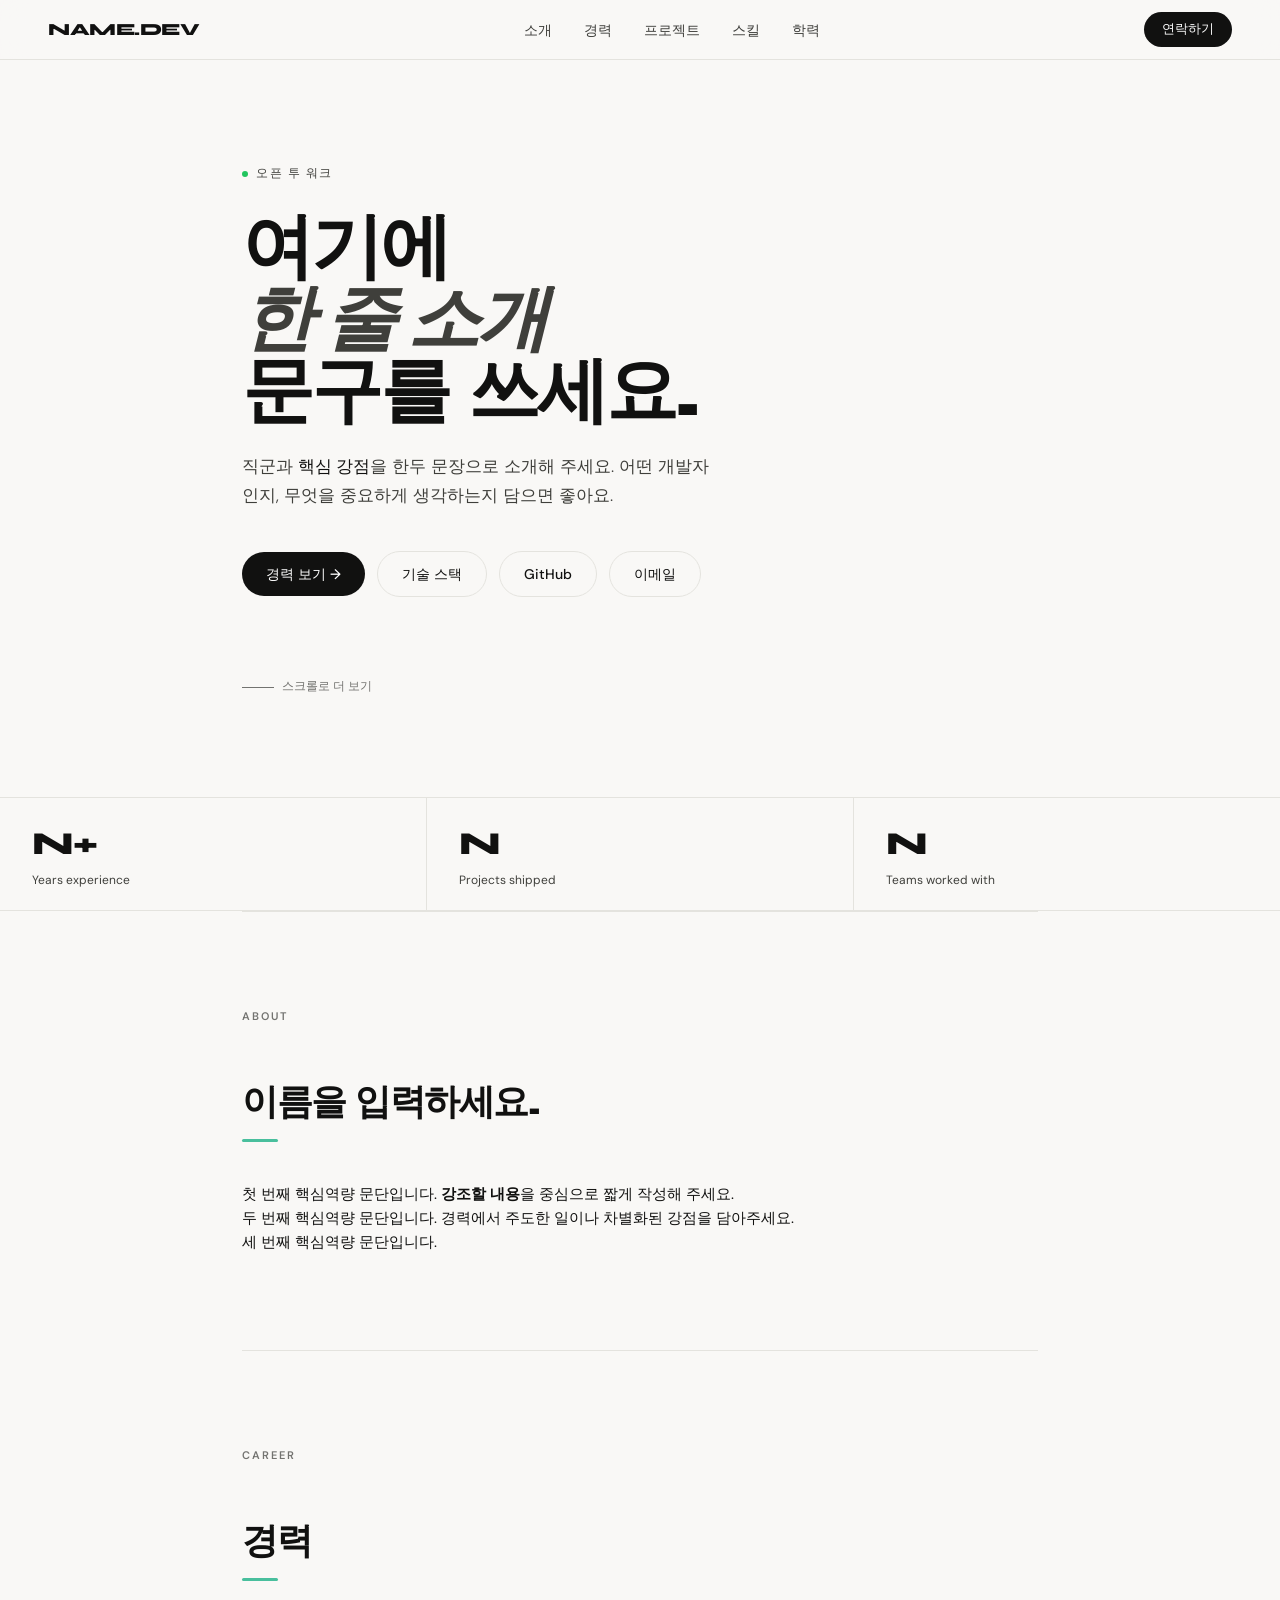
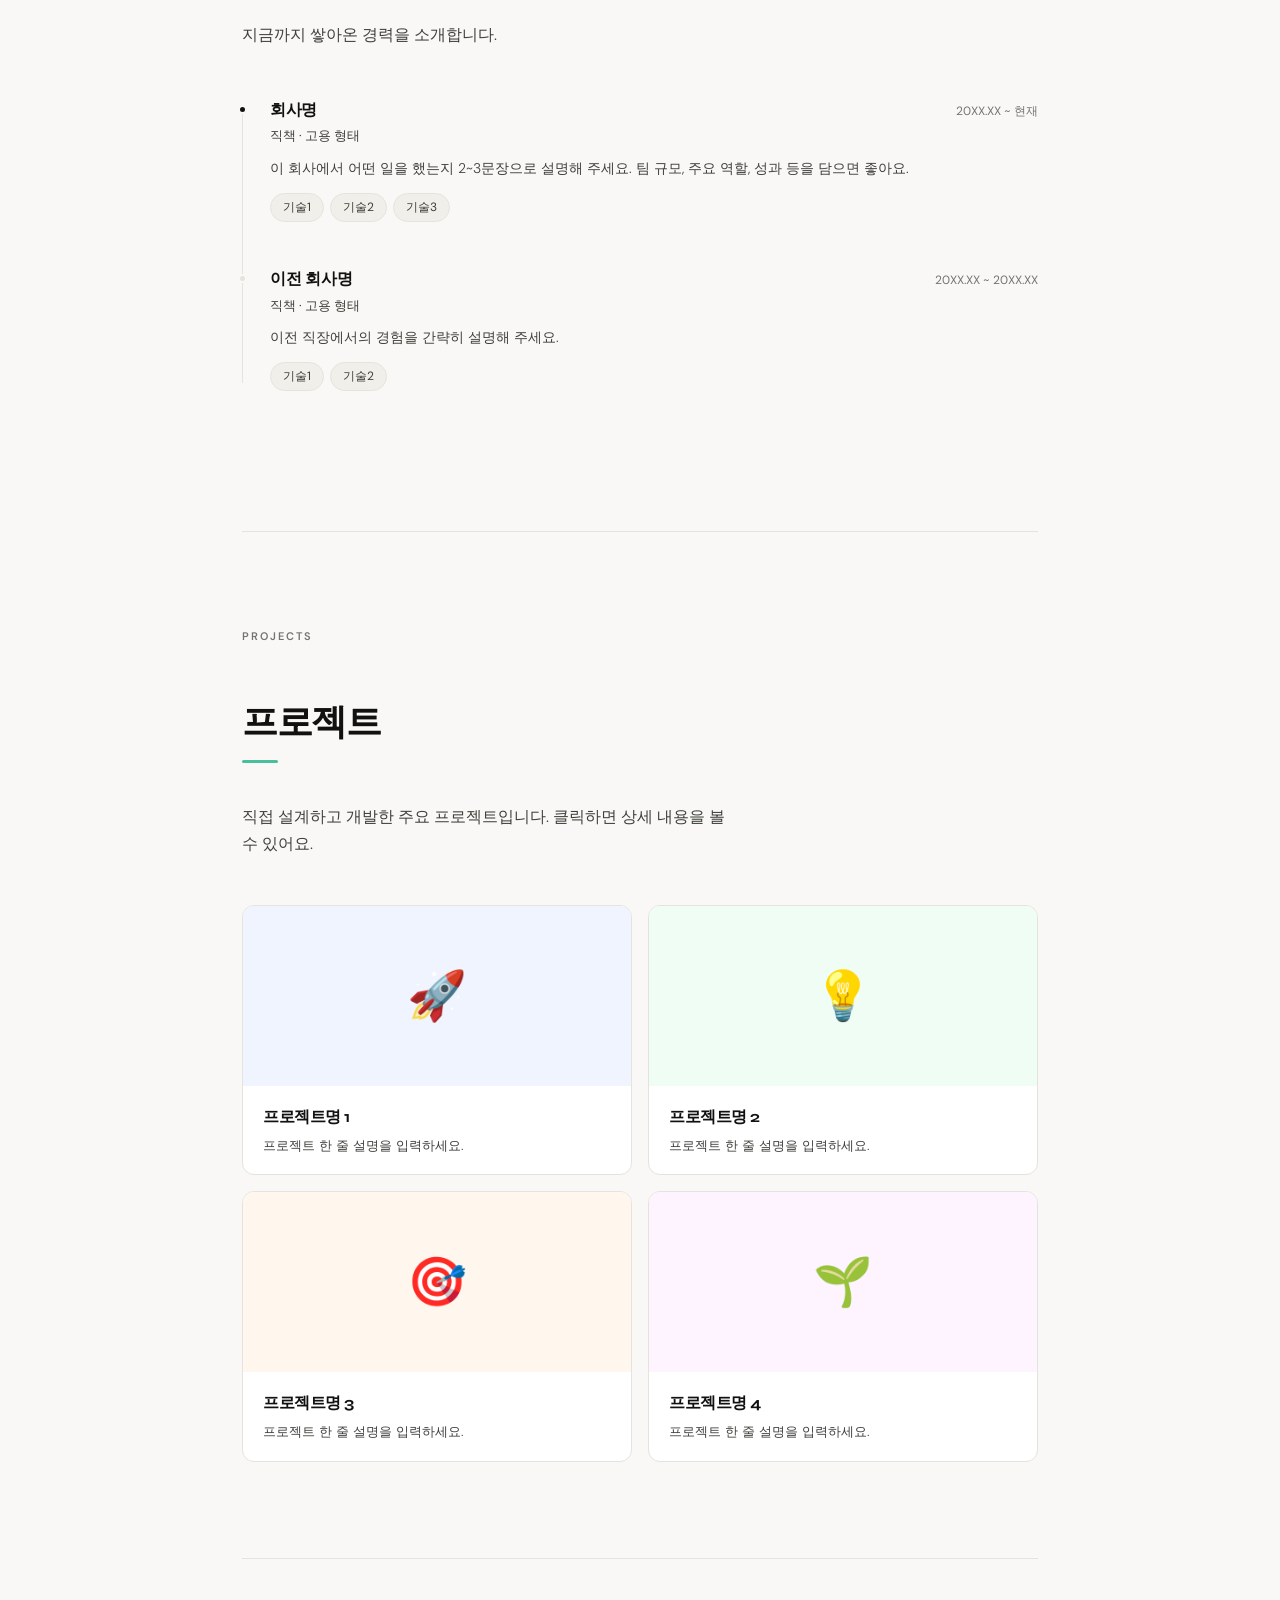
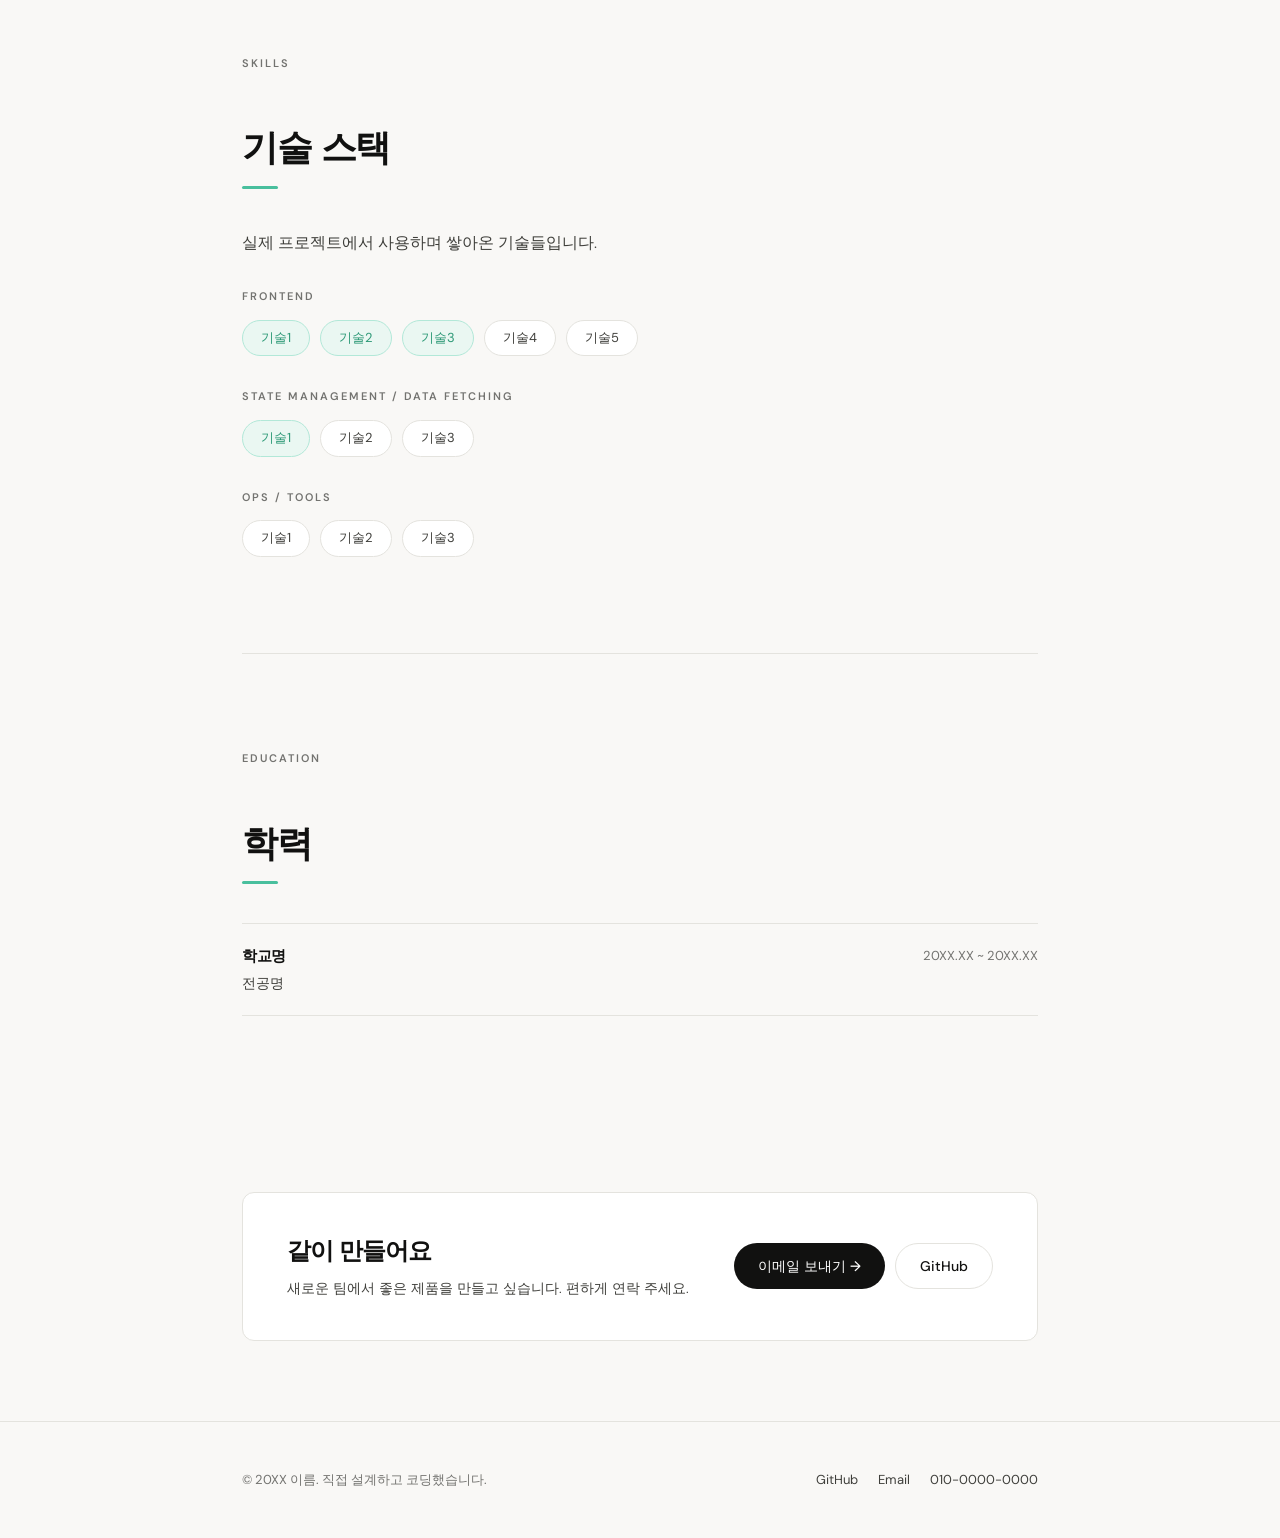
==== index.html @ 06f00d8c "템플릿 개발" ====
<!doctype html>
<html lang="ko">
  <head>
    <meta charset="UTF-8" />
    <meta name="viewport" content="width=device-width, initial-scale=1.0" />
    <title>이름 — Frontend Developer</title>
    <link rel="preconnect" href="https://fonts.googleapis.com" />
    <link
      href="https://fonts.googleapis.com/css2?family=Syne:wght@400;700;800&family=DM+Sans:ital,opsz,wght@0,9..40,300;0,9..40,400;0,9..40,500;1,9..40,300&display=swap"
      rel="stylesheet"
    />
    <link rel="stylesheet" href="assets/css/style.css" />
  </head>
  <body>
    <!-- NAV -->
    <nav>
      <a href="#" class="nav-logo">NAME.DEV</a>
      <ul class="nav-links">
        <li><a href="#about">소개</a></li>
        <li><a href="#career">경력</a></li>
        <li><a href="#projects">프로젝트</a></li>
        <li><a href="#skills">스킬</a></li>
        <li><a href="#education">학력</a></li>
      </ul>
      <a href="mailto:hello@email.com" class="nav-cta">연락하기</a>
    </nav>

    <!-- HERO -->
    <div class="container">
      <section id="hero" style="border: none">
        <div class="hero-eyebrow">
          <span class="hero-dot"></span>
          오픈 투 워크
        </div>
        <h1 class="hero-title">
          여기에<br />
          <em>한 줄 소개</em><br />
          문구를 쓰세요.
        </h1>
        <p class="hero-sub">
          직군과 <strong>핵심 강점</strong>을 한두 문장으로 소개해 주세요. 어떤
          개발자인지, 무엇을 중요하게 생각하는지 담으면 좋아요.
        </p>
        <div class="hero-actions">
          <a href="#career" class="btn btn-dark">경력 보기 →</a>
          <a href="#skills" class="btn btn-outline">기술 스택</a>
          <a href="https://github.com/" target="_blank" class="btn btn-outline"
            >GitHub</a
          >
          <a href="mailto:hello@email.com" class="btn btn-outline">이메일</a>
        </div>
        <p class="hero-scroll">스크롤로 더 보기</p>
      </section>
    </div>

    <!-- STATS -->
    <div class="stats">
      <div class="stat">
        <div class="stat-num">N+</div>
        <div class="stat-label">Years experience</div>
      </div>
      <div class="stat">
        <div class="stat-num">N</div>
        <div class="stat-label">Projects shipped</div>
      </div>
      <div class="stat">
        <div class="stat-num">N</div>
        <div class="stat-label">Teams worked with</div>
      </div>
    </div>

    <div class="container">
      <!-- ABOUT -->
      <section id="about">
        <p class="section-label">About</p>
        <h2 class="section-title">이름을 입력하세요.</h2>
        <div class="section-title-underline"></div>
        <div style="max-width: 600px">
          <p>
            첫 번째 핵심역량 문단입니다. <strong>강조할 내용</strong>을 중심으로
            짧게 작성해 주세요.
          </p>
          <p>
            두 번째 핵심역량 문단입니다. 경력에서 주도한 일이나 차별화된 강점을
            담아주세요.
          </p>
          <p>세 번째 핵심역량 문단입니다.</p>
        </div>
      </section>

      <!-- CAREER -->
      <section id="career">
        <p class="section-label">Career</p>
        <h2 class="section-title">경력</h2>
        <div class="section-title-underline"></div>
        <p class="section-sub">지금까지 쌓아온 경력을 소개합니다.</p>
        <div class="timeline">
          <div class="timeline-item current">
            <div class="timeline-meta">
              <span class="timeline-company">회사명</span>
              <span class="timeline-period">20XX.XX ~ 현재</span>
            </div>
            <p class="timeline-role">직책 · 고용 형태</p>
            <p class="timeline-desc">
              이 회사에서 어떤 일을 했는지 2~3문장으로 설명해 주세요. 팀 규모,
              주요 역할, 성과 등을 담으면 좋아요.
            </p>
            <div class="timeline-skills">
              <span class="pill">기술1</span>
              <span class="pill">기술2</span>
              <span class="pill">기술3</span>
            </div>
          </div>

          <!-- 경력 추가 시 아래 블록 복사 -->
          <div class="timeline-item">
            <div class="timeline-meta">
              <span class="timeline-company">이전 회사명</span>
              <span class="timeline-period">20XX.XX ~ 20XX.XX</span>
            </div>
            <p class="timeline-role">직책 · 고용 형태</p>
            <p class="timeline-desc">
              이전 직장에서의 경험을 간략히 설명해 주세요.
            </p>
            <div class="timeline-skills">
              <span class="pill">기술1</span>
              <span class="pill">기술2</span>
            </div>
          </div>
        </div>
      </section>

      <!-- PROJECTS -->
      <section id="projects">
        <p class="section-label">Projects</p>
        <h2 class="section-title">프로젝트</h2>
        <div class="section-title-underline"></div>
        <p class="section-sub">
          직접 설계하고 개발한 주요 프로젝트입니다. 클릭하면 상세 내용을 볼 수
          있어요.
        </p>
        <div class="projects-grid">
          <!-- 프로젝트 카드 — thumb: 이모지 또는 <img src="images/..."> -->
          <div class="project-card" onclick="openModal('p1')">
            <div class="project-thumb" style="background: #eff4ff">
              <span class="project-thumb-emoji">🚀</span>
            </div>
            <div class="project-body">
              <div class="project-name">프로젝트명 1</div>
              <p class="project-desc">프로젝트 한 줄 설명을 입력하세요.</p>
            </div>
          </div>

          <div class="project-card" onclick="openModal('p2')">
            <div class="project-thumb" style="background: #f0fdf4">
              <span class="project-thumb-emoji">💡</span>
            </div>
            <div class="project-body">
              <div class="project-name">프로젝트명 2</div>
              <p class="project-desc">프로젝트 한 줄 설명을 입력하세요.</p>
            </div>
          </div>

          <div class="project-card" onclick="openModal('p3')">
            <div class="project-thumb" style="background: #fff7ed">
              <span class="project-thumb-emoji">🎯</span>
            </div>
            <div class="project-body">
              <div class="project-name">프로젝트명 3</div>
              <p class="project-desc">프로젝트 한 줄 설명을 입력하세요.</p>
            </div>
          </div>

          <div class="project-card" onclick="openModal('p4')">
            <div class="project-thumb" style="background: #fdf4ff">
              <span class="project-thumb-emoji">🌱</span>
            </div>
            <div class="project-body">
              <div class="project-name">프로젝트명 4</div>
              <p class="project-desc">프로젝트 한 줄 설명을 입력하세요.</p>
            </div>
          </div>
        </div>
      </section>

      <!-- SKILLS -->
      <section id="skills">
        <p class="section-label">Skills</p>
        <h2 class="section-title">기술 스택</h2>
        <div class="section-title-underline"></div>
        <p class="section-sub">
          실제 프로젝트에서 사용하며 쌓아온 기술들입니다.
        </p>

        <!-- 카테고리 추가 시 아래 .skill-group 블록 복사 -->
        <div class="skill-group">
          <div class="skill-group-label">Frontend</div>
          <div class="skill-pills">
            <span class="skill-pill primary">기술1</span>
            <span class="skill-pill primary">기술2</span>
            <span class="skill-pill primary">기술3</span>
            <span class="skill-pill">기술4</span>
            <span class="skill-pill">기술5</span>
          </div>
        </div>

        <div class="skill-group">
          <div class="skill-group-label">State Management / Data Fetching</div>
          <div class="skill-pills">
            <span class="skill-pill primary">기술1</span>
            <span class="skill-pill">기술2</span>
            <span class="skill-pill">기술3</span>
          </div>
        </div>

        <div class="skill-group">
          <div class="skill-group-label">Ops / Tools</div>
          <div class="skill-pills">
            <span class="skill-pill">기술1</span>
            <span class="skill-pill">기술2</span>
            <span class="skill-pill">기술3</span>
          </div>
        </div>
      </section>

      <!-- EDUCATION -->
      <section id="education">
        <p class="section-label">Education</p>
        <h2 class="section-title">학력</h2>
        <div class="section-title-underline"></div>
        <div class="edu-item">
          <div>
            <div class="edu-school">학교명</div>
            <div class="edu-major">전공명</div>
          </div>
          <div class="edu-period">20XX.XX ~ 20XX.XX</div>
        </div>
        <!-- 학력 추가 시 위 .edu-item 블록 복사 -->
      </section>

      <!-- CTA -->
      <div class="cta-block">
        <div>
          <h3>같이 만들어요</h3>
          <p>새로운 팀에서 좋은 제품을 만들고 싶습니다. 편하게 연락 주세요.</p>
        </div>
        <div class="cta-actions">
          <a href="mailto:hello@email.com" class="btn btn-dark"
            >이메일 보내기 →</a
          >
          <a href="https://github.com/" target="_blank" class="btn btn-outline"
            >GitHub</a
          >
        </div>
      </div>
    </div>

    <!-- FOOTER -->
    <footer>
      <div class="container">
        <div class="footer-inner">
          <p class="footer-copy">© 20XX 이름. 직접 설계하고 코딩했습니다.</p>
          <div class="footer-links">
            <a href="https://github.com/" target="_blank">GitHub</a>
            <a href="mailto:hello@email.com">Email</a>
            <a href="tel:010-0000-0000">010-0000-0000</a>
          </div>
        </div>
      </div>
    </footer>

    <!-- MODAL -->
    <div class="modal-overlay" id="modal-overlay" onclick="closeModal(event)">
      <div class="modal">
        <div class="modal-thumb" id="m-thumb"></div>
        <div class="modal-content">
          <div class="modal-header">
            <div>
              <div class="modal-title" id="m-title"></div>
              <div class="modal-period" id="m-period"></div>
            </div>
            <button class="modal-close" onclick="closeModalDirect()">✕</button>
          </div>
          <p class="modal-section-title">기술 스택</p>
          <div class="modal-tags" id="m-tags"></div>
          <p class="modal-section-title">프로젝트 소개</p>
          <p class="modal-desc" id="m-desc"></p>
        </div>
      </div>
    </div>

    <script src="assets/js/main.js"></script>
  </body>
</html>
---- assets/css/style.css ----
:root {
  --bg: #f9f8f6;
  --surface: #ffffff;
  --text: #111110;
  --muted: #3f3f3b;
  --subtle: #737370;
  --border: #e4e3de;
  --accent-soft: #f0efe9;
  --blue: #1a56db;
  --radius: 12px;
  --radius-sm: 8px;
}

*, *::before, *::after { box-sizing: border-box; margin: 0; padding: 0; }
html { scroll-behavior: smooth; }
body { font-family: 'DM Sans', sans-serif; background: var(--bg); color: var(--text); font-size: 15px; line-height: 1.6; -webkit-font-smoothing: antialiased; }

/* ── NAV ── */
nav { position: fixed; top: 0; left: 0; right: 0; z-index: 100; display: flex; justify-content: space-between; align-items: center; padding: 0 48px; height: 60px; background: rgba(249,248,246,0.88); backdrop-filter: blur(12px); border-bottom: 1px solid var(--border); }
.nav-logo { font-family: 'Syne', sans-serif; font-weight: 800; font-size: 17px; letter-spacing: -0.5px; text-decoration: none; color: var(--text); }
.nav-links { display: flex; gap: 32px; list-style: none; }
.nav-links a { text-decoration: none; color: var(--muted); font-size: 14px; transition: color 0.2s; }
.nav-links a:hover { color: var(--text); }
.nav-cta { padding: 7px 18px; background: var(--text); color: #fff; border-radius: 20px; font-size: 13px; font-weight: 500; text-decoration: none; transition: opacity 0.2s; }
.nav-cta:hover { opacity: 0.8; }

/* ── LAYOUT ── */
.container { max-width: 860px; margin: 0 auto; padding: 0 32px; }

/* ── HERO ── */
#hero { padding: 160px 0 100px; animation: fadeUp 0.7s ease both; }
.hero-eyebrow { display: inline-flex; align-items: center; gap: 8px; font-size: 12px; font-weight: 500; letter-spacing: 1.5px; text-transform: uppercase; color: var(--muted); margin-bottom: 28px; }
.hero-dot { width: 6px; height: 6px; border-radius: 50%; background: #22c55e; display: inline-block; animation: pulse 2s infinite; }
@keyframes pulse { 0%,100%{opacity:1;transform:scale(1)} 50%{opacity:0.5;transform:scale(0.8)} }
h1.hero-title { font-family: 'Syne', sans-serif; font-size: clamp(44px, 6vw, 72px); font-weight: 800; line-height: 1.0; letter-spacing: -3px; margin-bottom: 24px; }
h1.hero-title em { font-style: italic; font-weight: 600; color: var(--muted); }
.hero-sub { font-size: 17px; color: var(--muted); max-width: 480px; line-height: 1.75; margin-bottom: 40px; font-weight: 300; }
.hero-sub strong { color: var(--text); font-weight: 500; }
.hero-actions { display: flex; gap: 12px; align-items: center; flex-wrap: wrap; }
.hero-scroll { font-size: 12px; color: var(--subtle); margin-top: 80px; display: flex; align-items: center; gap: 8px; }
.hero-scroll::before { content: ''; display: block; width: 32px; height: 1px; background: var(--subtle); }

/* ── BUTTONS ── */
.btn { display: inline-flex; align-items: center; gap: 8px; padding: 11px 24px; border-radius: 24px; font-size: 14px; font-weight: 500; text-decoration: none; transition: all 0.2s; border: none; cursor: pointer; font-family: inherit; }
.btn-dark { background: var(--text); color: #fff; }
.btn-dark:hover { background: #333; }
.btn-outline { background: transparent; color: var(--text); border: 1px solid var(--border); }
.btn-outline:hover { border-color: var(--text); }

/* ── SECTION ── */
section { padding: 96px 0; border-top: 1px solid var(--border); }
.section-label { font-size: 11px; font-weight: 600; letter-spacing: 2px; text-transform: uppercase; color: var(--subtle); margin-bottom: 48px; }
.section-title { font-family: 'Syne', sans-serif; font-size: 36px; font-weight: 800; letter-spacing: -1.5px; margin-bottom: 8px; }
.section-title-underline { width: 36px; height: 3px; background: #49bf9d; border-radius: 2px; margin-bottom: 40px; }
.section-sub { font-size: 16px; color: var(--muted); font-weight: 300; max-width: 500px; line-height: 1.7; }

/* ── STATS ── */
.stats { display: grid; grid-template-columns: repeat(3, 1fr); gap: 1px; background: var(--border); border-top: 1px solid var(--border); border-bottom: 1px solid var(--border); }
.stat { background: var(--bg); padding: 20px 32px; }
.stat-num { font-family: 'Syne', sans-serif; font-size: 32px; font-weight: 800; letter-spacing: -1px; }
.stat-label { font-size: 12px; color: var(--muted); margin-top: 2px; }

/* ── ABOUT ── */
.about-text p { font-size: 16px; color: var(--muted); font-weight: 300; line-height: 1.8; margin-bottom: 20px; }
.about-text p strong { color: var(--text); font-weight: 500; }

/* ── CAREER ── */
.timeline { margin-top: 48px; position: relative; }
.timeline::before { content: ''; position: absolute; left: 0; top: 8px; bottom: 8px; width: 1px; background: var(--border); }
.timeline-item { padding-left: 28px; margin-bottom: 44px; position: relative; }
.timeline-item::before { content: ''; position: absolute; left: -4px; top: 8px; width: 9px; height: 9px; border-radius: 50%; background: var(--border); border: 2px solid var(--bg); }
.timeline-item.current::before { background: var(--text); }
.timeline-meta { display: flex; justify-content: space-between; align-items: baseline; margin-bottom: 4px; }
.timeline-company { font-family: 'Syne', sans-serif; font-size: 16px; font-weight: 700; letter-spacing: -0.3px; }
.timeline-period { font-size: 12px; color: var(--subtle); }
.timeline-role { font-size: 13px; color: var(--muted); margin-bottom: 10px; font-weight: 400; }
.timeline-desc { font-size: 14px; color: var(--muted); line-height: 1.7; font-weight: 300; }
.timeline-skills { display: flex; gap: 6px; flex-wrap: wrap; margin-top: 12px; }

/* ── PROJECTS ── */
.projects-grid { display: grid; grid-template-columns: repeat(2, 1fr); gap: 16px; margin-top: 48px; }
.project-card { background: var(--surface); border: 1px solid var(--border); border-radius: var(--radius); overflow: hidden; cursor: pointer; transition: all 0.25s; }
.project-card:hover { border-color: #bbb; transform: translateY(-2px); box-shadow: 0 8px 32px rgba(0,0,0,0.07); }
.project-thumb { height: 180px; display: flex; align-items: center; justify-content: center; overflow: hidden; }
.project-thumb img { width: 100%; height: 100%; object-fit: cover; }
.project-thumb-emoji { font-size: 48px; }
.project-body { padding: 18px 20px; }
.project-name { font-family: 'Syne', sans-serif; font-size: 16px; font-weight: 700; letter-spacing: -0.5px; margin-bottom: 6px; }
.project-desc { font-size: 13px; color: var(--muted); line-height: 1.6; font-weight: 300; }

/* ── SKILLS ── */
.pill { font-size: 12px; padding: 4px 12px; border-radius: 20px; background: var(--accent-soft); color: var(--muted); border: 1px solid var(--border); }
.skill-group { margin-top: 32px; }
.skill-group-label { font-size: 11px; font-weight: 600; letter-spacing: 2px; text-transform: uppercase; color: var(--subtle); margin-bottom: 14px; }
.skill-pills { display: flex; flex-wrap: wrap; gap: 10px; }
.skill-pill { font-size: 13px; padding: 7px 18px; border-radius: 24px; border: 1px solid var(--border); color: var(--muted); background: var(--surface); transition: all 0.2s; cursor: default; }
.skill-pill.primary { background: #eaf7f2; color: #2e9977; border-color: #b2e8d8; }

/* ── EDUCATION ── */
.edu-item { display: flex; justify-content: space-between; align-items: flex-start; padding: 20px 0; border-bottom: 1px solid var(--border); border-top: 1px solid var(--border); margin-top: -1px; }
.edu-school { font-family: 'Syne', sans-serif; font-size: 15px; font-weight: 700; letter-spacing: -0.3px; margin-bottom: 4px; }
.edu-major { font-size: 14px; color: var(--muted); font-weight: 300; }
.edu-period { font-size: 13px; color: var(--subtle); white-space: nowrap; margin-left: 24px; padding-top: 2px; }

/* ── CTA ── */
.cta-block { background: var(--surface); border: 1px solid var(--border); border-radius: var(--radius); padding: 40px 44px; display: flex; justify-content: space-between; align-items: center; gap: 24px; margin-top: 80px; margin-bottom: 80px; }
.cta-block h3 { font-family: 'Syne', sans-serif; font-size: 24px; font-weight: 800; letter-spacing: -1px; margin-bottom: 6px; }
.cta-block p { font-size: 14px; color: var(--muted); font-weight: 300; }
.cta-actions { display: flex; gap: 10px; flex-shrink: 0; }

/* ── FOOTER ── */
footer { padding: 48px 0; border-top: 1px solid var(--border); }
.footer-inner { display: flex; justify-content: space-between; align-items: center; flex-wrap: wrap; gap: 16px; }
.footer-copy { font-size: 13px; color: var(--subtle); }
.footer-links { display: flex; gap: 20px; }
.footer-links a { font-size: 13px; color: var(--muted); text-decoration: none; transition: color 0.2s; }
.footer-links a:hover { color: var(--text); }

/* ── MODAL ── */
.modal-overlay { position: fixed; inset: 0; z-index: 200; background: rgba(0,0,0,0.4); backdrop-filter: blur(4px); display: flex; align-items: center; justify-content: center; padding: 24px; opacity: 0; pointer-events: none; transition: opacity 0.25s; }
.modal-overlay.open { opacity: 1; pointer-events: auto; }
.modal { background: var(--surface); border-radius: 20px; max-width: 560px; width: 100%; max-height: 88vh; overflow-y: auto; border: 1px solid var(--border); transform: translateY(20px); transition: transform 0.25s; }
.modal-overlay.open .modal { transform: translateY(0); }
.modal-thumb { width: 100%; height: 220px; display: flex; align-items: center; justify-content: center; overflow: hidden; border-radius: 20px 20px 0 0; }
.modal-thumb img { width: 100%; height: 100%; object-fit: cover; }
.modal-thumb-emoji { font-size: 56px; }
.modal-content { padding: 28px; }
.modal-header { display: flex; justify-content: space-between; align-items: flex-start; margin-bottom: 20px; }
.modal-title { font-family: 'Syne', sans-serif; font-size: 22px; font-weight: 800; letter-spacing: -0.8px; }
.modal-period { font-size: 13px; color: var(--subtle); margin-top: 4px; }
.modal-close { width: 32px; height: 32px; border-radius: 50%; border: 1px solid var(--border); background: none; cursor: pointer; font-size: 16px; color: var(--muted); display: flex; align-items: center; justify-content: center; transition: all 0.2s; flex-shrink: 0; }
.modal-close:hover { background: var(--accent-soft); color: var(--text); }
.modal-section-title { font-size: 11px; font-weight: 600; letter-spacing: 1.5px; text-transform: uppercase; color: var(--subtle); margin-bottom: 10px; }
.modal-tags { display: flex; gap: 7px; flex-wrap: wrap; margin-bottom: 20px; }
.modal-tag { font-size: 12px; padding: 4px 12px; border-radius: 20px; background: var(--accent-soft); color: var(--muted); border: 1px solid var(--border); }
.modal-desc { font-size: 14px; color: var(--muted); line-height: 1.8; font-weight: 300; }

/* ── ANIMATIONS ── */
@keyframes fadeUp { from { opacity: 0; transform: translateY(24px); } to { opacity: 1; transform: translateY(0); } }

/* ── RESPONSIVE ── */
@media (max-width: 640px) {
  nav { padding: 0 20px; }
  .nav-links { display: none; }
  .container { padding: 0 20px; }
  #hero { padding: 120px 0 72px; }
  .projects-grid { grid-template-columns: 1fr; }
  .stats { grid-template-columns: 1fr; }
  .cta-block { flex-direction: column; padding: 28px 24px; }
  .footer-inner { flex-direction: column; }
}
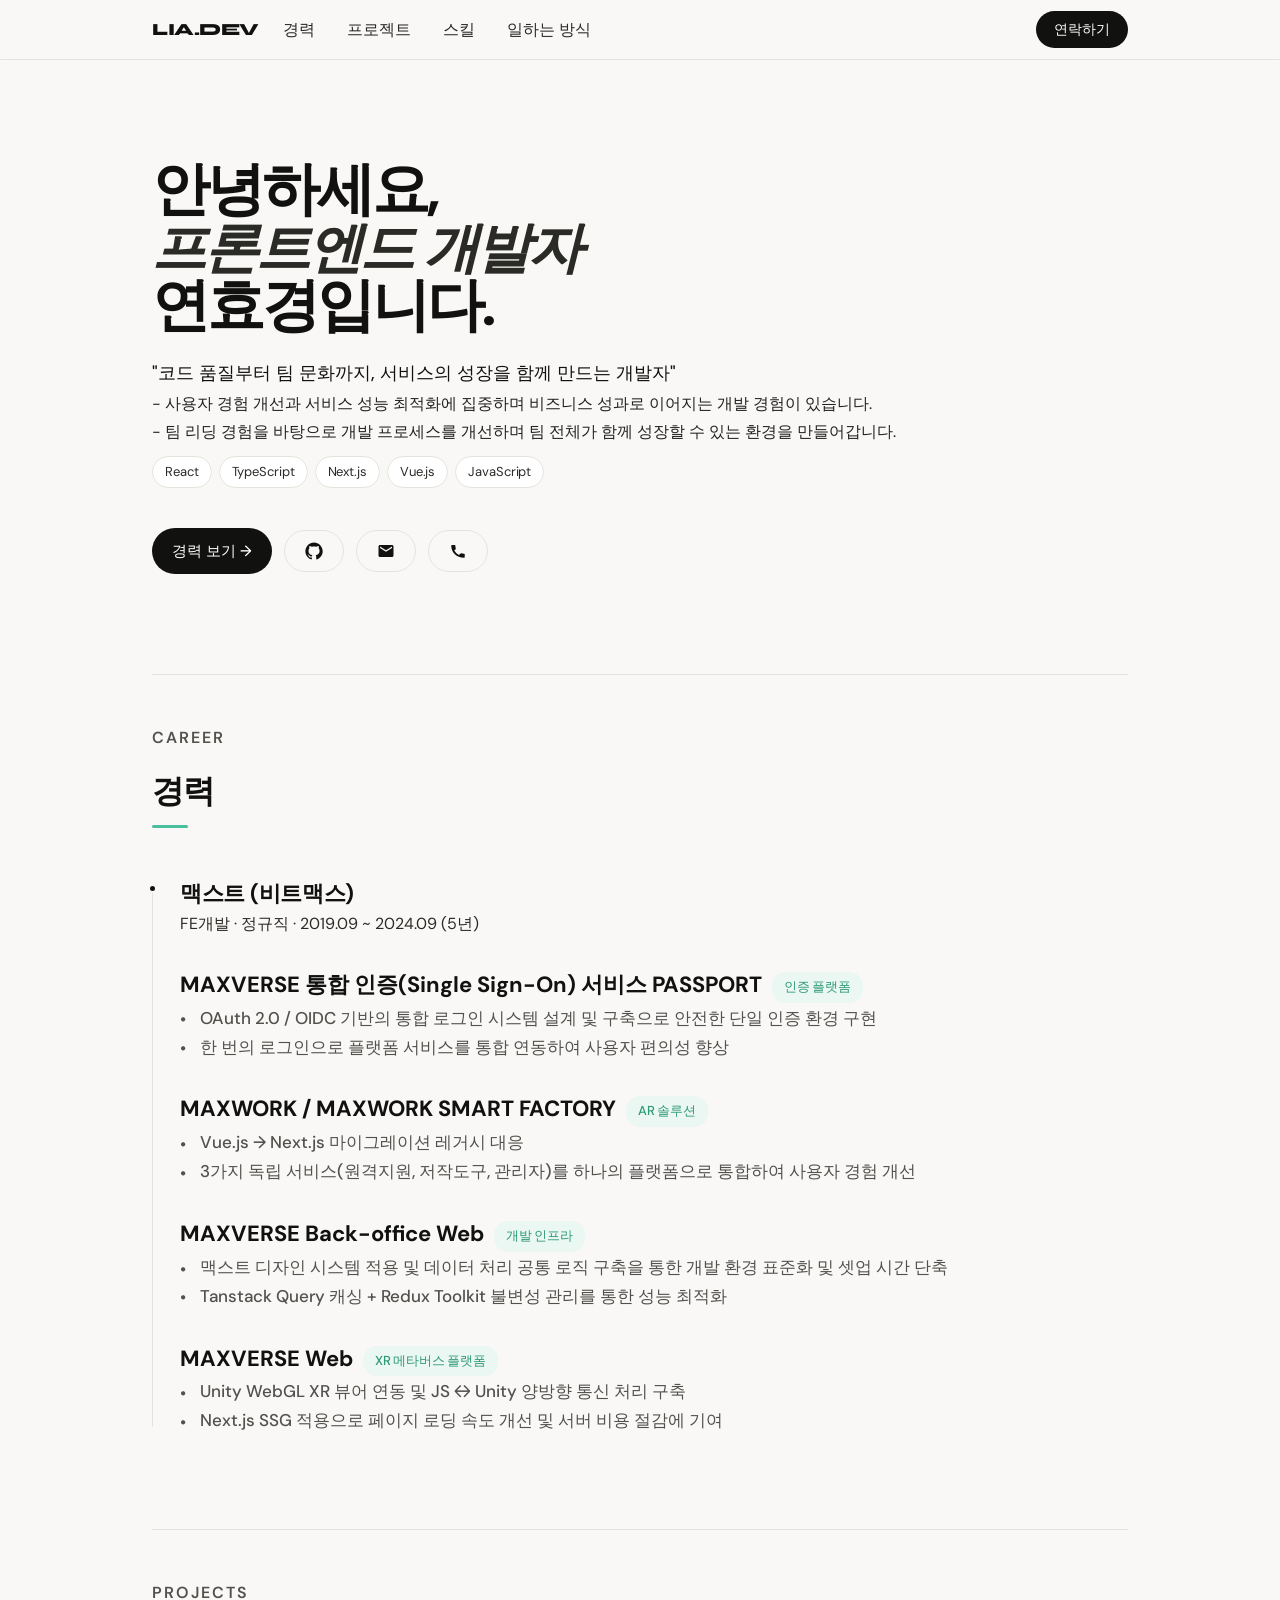
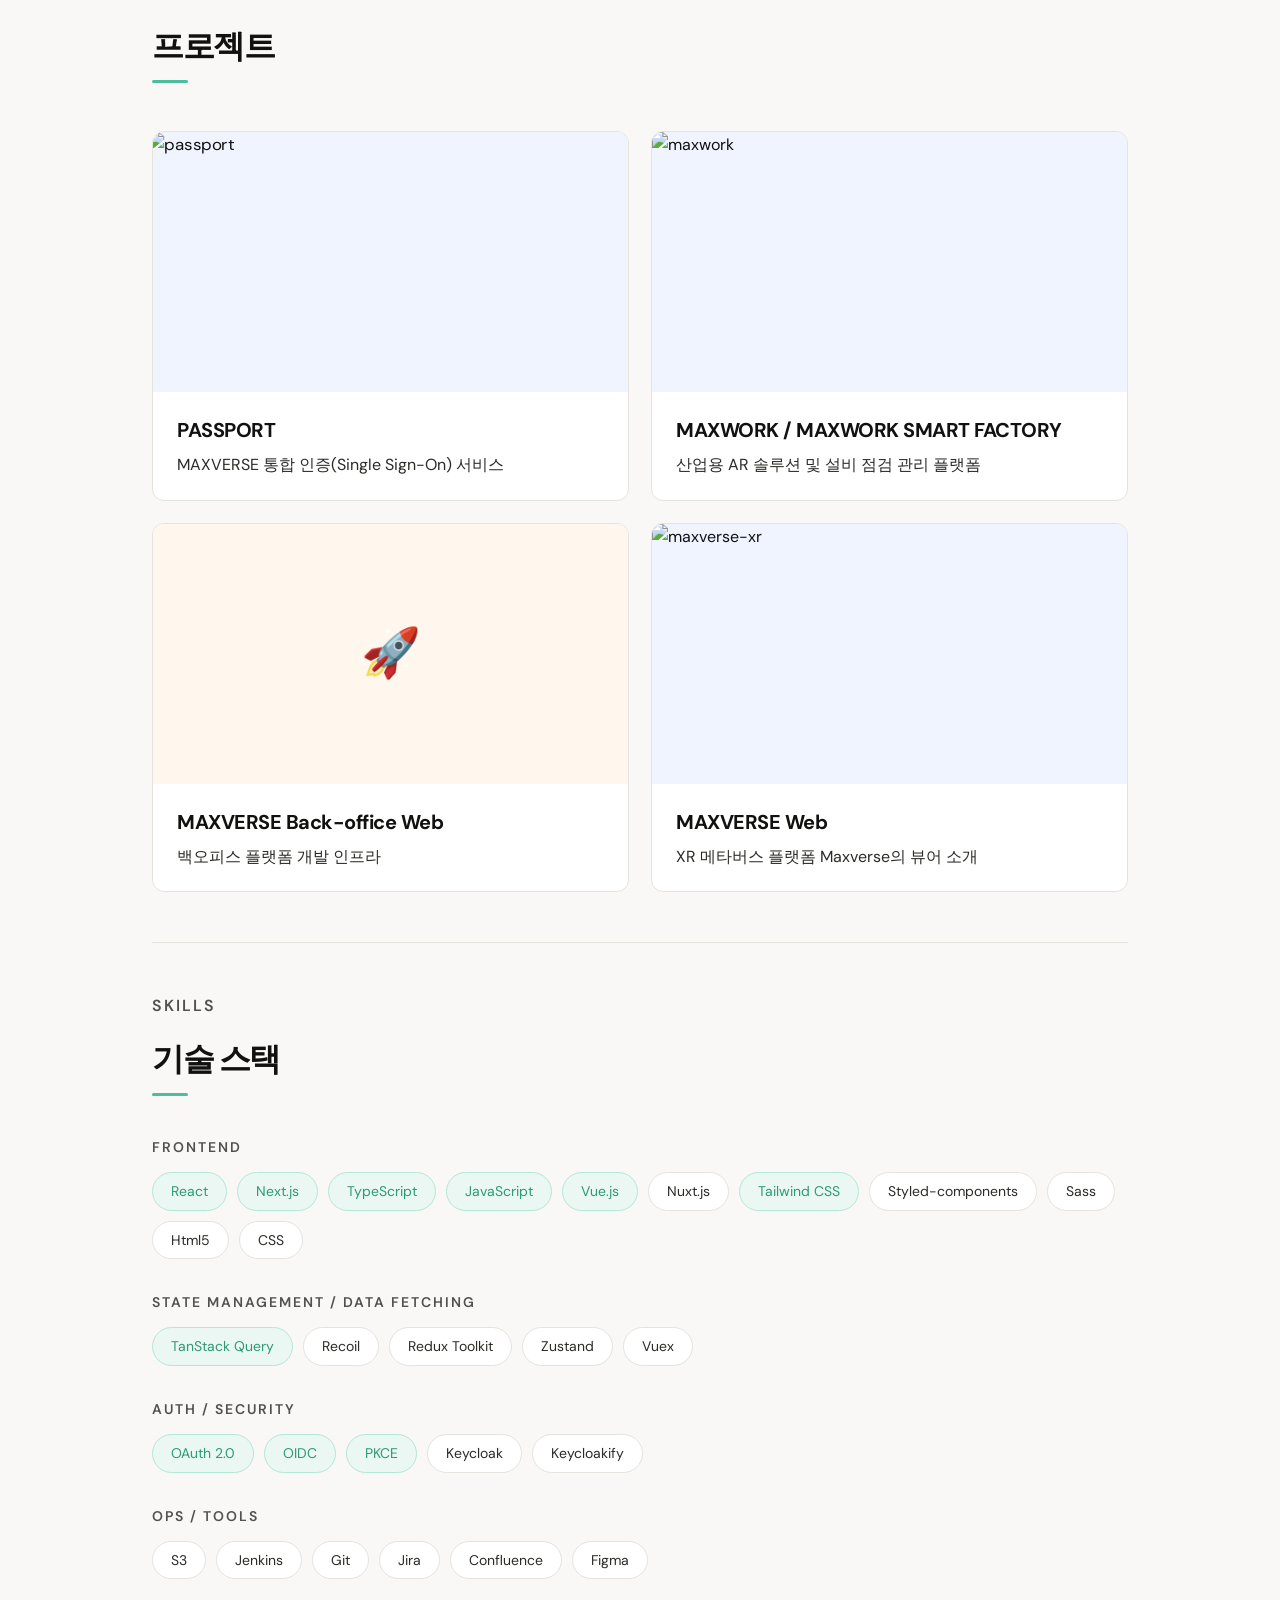
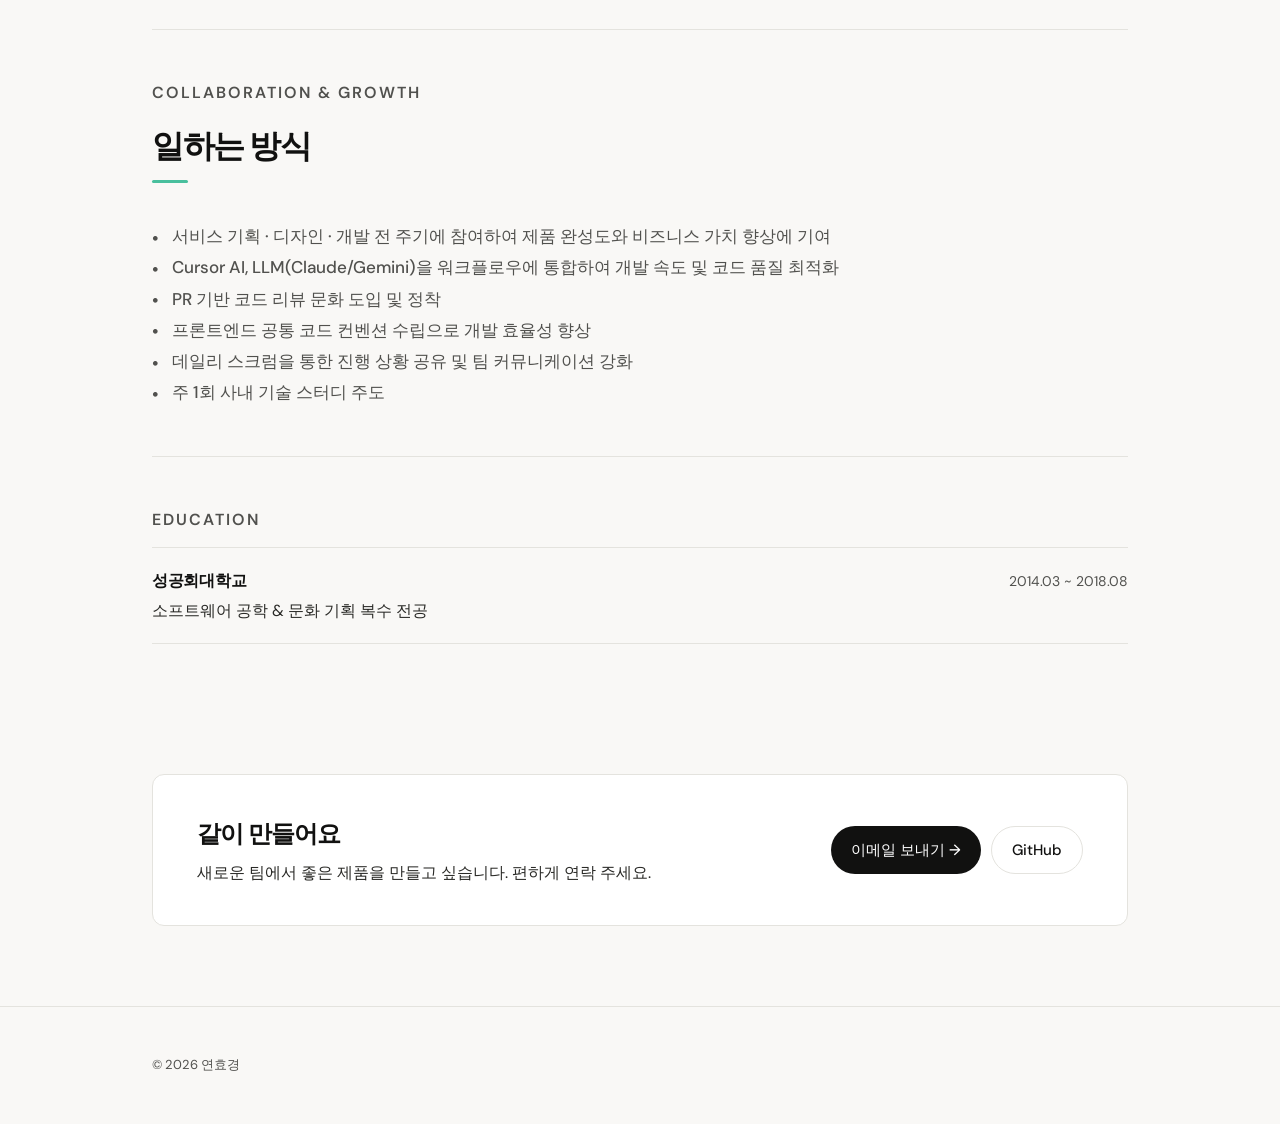
==== commit 3fb7ac71: "최종 수정" ====
--- a/index.html
+++ b/index.html
@@ -3,7 +3,7 @@
   <head>
     <meta charset="UTF-8" />
     <meta name="viewport" content="width=device-width, initial-scale=1.0" />
-    <title>이름 — Frontend Developer</title>
+    <title>연효경 — Frontend Developer</title>
     <link rel="preconnect" href="https://fonts.googleapis.com" />
     <link
       href="https://fonts.googleapis.com/css2?family=Syne:wght@400;700;800&family=DM+Sans:ital,opsz,wght@0,9..40,300;0,9..40,400;0,9..40,500;1,9..40,300&display=swap"
@@ -14,118 +14,137 @@
   <body>
     <!-- NAV -->
     <nav>
-      <a href="#" class="nav-logo">NAME.DEV</a>
-      <ul class="nav-links">
-        <li><a href="#about">소개</a></li>
-        <li><a href="#career">경력</a></li>
-        <li><a href="#projects">프로젝트</a></li>
-        <li><a href="#skills">스킬</a></li>
-        <li><a href="#education">학력</a></li>
-      </ul>
-      <a href="mailto:hello@email.com" class="nav-cta">연락하기</a>
+      <div class="container nav-inner">
+        <a href="#" class="nav-logo">LIA.DEV</a>
+        <ul class="nav-links">
+          <li><a href="#career">경력</a></li>
+          <li><a href="#projects">프로젝트</a></li>
+          <li><a href="#skills">스킬</a></li>
+          <li><a href="#study-culture">일하는 방식</a></li>
+        </ul>
+        <a href="mailto:hyokyongyeon@gmail.com" class="nav-cta">연락하기</a>
+      </div>
     </nav>
 
     <!-- HERO -->
     <div class="container">
       <section id="hero" style="border: none">
-        <div class="hero-eyebrow">
-          <span class="hero-dot"></span>
-          오픈 투 워크
-        </div>
         <h1 class="hero-title">
-          여기에<br />
-          <em>한 줄 소개</em><br />
-          문구를 쓰세요.
+          안녕하세요,<br />
+          <em>프론트엔드 개발자</em><br />
+          연효경입니다.
         </h1>
         <p class="hero-sub">
-          직군과 <strong>핵심 강점</strong>을 한두 문장으로 소개해 주세요. 어떤
-          개발자인지, 무엇을 중요하게 생각하는지 담으면 좋아요.
+          <strong
+            >"코드 품질부터 팀 문화까지, 서비스의 성장을 함께 만드는
+            개발자"</strong
+          ><br />
+          - 사용자 경험 개선과 서비스 성능 최적화에 집중하며 비즈니스 성과로
+          이어지는 개발 경험이 있습니다.<br />
+          - 팀 리딩 경험을 바탕으로 개발 프로세스를 개선하며 팀 전체가 함께
+          성장할 수 있는 환경을 만들어갑니다.<br />
         </p>
+        <div class="hero-tech">
+          <span class="hero-tech-pill">React</span>
+          <span class="hero-tech-pill">TypeScript</span>
+          <span class="hero-tech-pill">Next.js</span>
+          <span class="hero-tech-pill">Vue.js</span>
+          <span class="hero-tech-pill">JavaScript</span>
+        </div>
         <div class="hero-actions">
           <a href="#career" class="btn btn-dark">경력 보기 →</a>
-          <a href="#skills" class="btn btn-outline">기술 스택</a>
-          <a href="https://github.com/" target="_blank" class="btn btn-outline"
-            >GitHub</a
-          >
-          <a href="mailto:hello@email.com" class="btn btn-outline">이메일</a>
-        </div>
-        <p class="hero-scroll">스크롤로 더 보기</p>
+          <a
+            href="https://github.com/hyokyong"
+            target="_blank"
+            class="btn btn-outline"
+            aria-label="GitHub"
+            ><span class="btn-icon" aria-hidden="true"
+              ><svg viewBox="0 0 24 24" fill="currentColor">
+                <path
+                  d="M12 0.5C5.73 0.5 0.5 5.85 0.5 12.2c0 5.1 3.29 9.43 7.86 10.96.58.11.79-.26.79-.58v-2.02c-3.2.72-3.88-1.39-3.88-1.39-.52-1.33-1.28-1.68-1.28-1.68-1.05-.73.08-.72.08-.72 1.16.08 1.77 1.22 1.77 1.22 1.03 1.79 2.7 1.27 3.36.97.1-.76.4-1.27.73-1.56-2.55-.3-5.23-1.31-5.23-5.82 0-1.29.45-2.35 1.19-3.18-.12-.3-.52-1.52.11-3.17 0 0 .97-.32 3.18 1.2.92-.26 1.9-.39 2.88-.39.98 0 1.96.13 2.88.39 2.21-1.52 3.18-1.2 3.18-1.2.63 1.65.23 2.87.11 3.17.74.83 1.19 1.89 1.19 3.18 0 4.52-2.69 5.51-5.24 5.81.41.36.77 1.06.77 2.14v3.17c0 .32.21.69.8.58 4.56-1.53 7.85-5.86 7.85-10.96C23.5 5.85 18.27 0.5 12 0.5z"
+                /></svg></span
+          ></a>
+          <a
+            href="mailto:hyokyongyeon@gmail.com"
+            class="btn btn-outline"
+            aria-label="이메일"
+            ><span class="btn-icon" aria-hidden="true"
+              ><svg viewBox="0 0 24 24" fill="currentColor">
+                <path
+                  d="M20 4H4c-1.1 0-2 .9-2 2v12c0 1.1.9 2 2 2h16c1.1 0 2-.9 2-2V6c0-1.1-.9-2-2-2zm0 4l-8 5-8-5V6l8 5 8-5v2z"
+                /></svg></span
+          ></a>
+          <a href="tel:010-2591-3335" class="btn btn-outline" aria-label="전화"
+            ><span class="btn-icon" aria-hidden="true"
+              ><svg viewBox="0 0 24 24" fill="currentColor">
+                <path
+                  d="M6.62 10.79a15.053 15.053 0 006.59 6.59l2.2-2.2a1 1 0 011-.24c1.12.37 2.33.57 3.58.57a1 1 0 011 1V20a1 1 0 01-1 1C10.07 21 3 13.93 3 5a1 1 0 011-1h3.5a1 1 0 011 1c0 1.25.2 2.46.57 3.58a1 1 0 01-.24 1l-2.2 2.21z"
+                /></svg></span
+          ></a>
+        </div>
       </section>
     </div>
 
-    <!-- STATS -->
-    <div class="stats">
-      <div class="stat">
-        <div class="stat-num">N+</div>
-        <div class="stat-label">Years experience</div>
-      </div>
-      <div class="stat">
-        <div class="stat-num">N</div>
-        <div class="stat-label">Projects shipped</div>
-      </div>
-      <div class="stat">
-        <div class="stat-num">N</div>
-        <div class="stat-label">Teams worked with</div>
-      </div>
-    </div>
-
     <div class="container">
-      <!-- ABOUT -->
-      <section id="about">
-        <p class="section-label">About</p>
-        <h2 class="section-title">이름을 입력하세요.</h2>
-        <div class="section-title-underline"></div>
-        <div style="max-width: 600px">
-          <p>
-            첫 번째 핵심역량 문단입니다. <strong>강조할 내용</strong>을 중심으로
-            짧게 작성해 주세요.
-          </p>
-          <p>
-            두 번째 핵심역량 문단입니다. 경력에서 주도한 일이나 차별화된 강점을
-            담아주세요.
-          </p>
-          <p>세 번째 핵심역량 문단입니다.</p>
-        </div>
-      </section>
-
       <!-- CAREER -->
       <section id="career">
         <p class="section-label">Career</p>
         <h2 class="section-title">경력</h2>
         <div class="section-title-underline"></div>
-        <p class="section-sub">지금까지 쌓아온 경력을 소개합니다.</p>
         <div class="timeline">
           <div class="timeline-item current">
             <div class="timeline-meta">
-              <span class="timeline-company">회사명</span>
-              <span class="timeline-period">20XX.XX ~ 현재</span>
-            </div>
-            <p class="timeline-role">직책 · 고용 형태</p>
-            <p class="timeline-desc">
-              이 회사에서 어떤 일을 했는지 2~3문장으로 설명해 주세요. 팀 규모,
-              주요 역할, 성과 등을 담으면 좋아요.
-            </p>
-            <div class="timeline-skills">
-              <span class="pill">기술1</span>
-              <span class="pill">기술2</span>
-              <span class="pill">기술3</span>
-            </div>
-          </div>
-
-          <!-- 경력 추가 시 아래 블록 복사 -->
-          <div class="timeline-item">
-            <div class="timeline-meta">
-              <span class="timeline-company">이전 회사명</span>
-              <span class="timeline-period">20XX.XX ~ 20XX.XX</span>
-            </div>
-            <p class="timeline-role">직책 · 고용 형태</p>
-            <p class="timeline-desc">
-              이전 직장에서의 경험을 간략히 설명해 주세요.
-            </p>
-            <div class="timeline-skills">
-              <span class="pill">기술1</span>
-              <span class="pill">기술2</span>
-            </div>
+              <span class="timeline-company">맥스트 (비트맥스)</span>
+            </div>
+            <div class="timeline-info">
+              FE개발 · 정규직 · 2019.09 ~ 2024.09 (5년)
+            </div>
+            <div class="timeline-title">
+              MAXVERSE 통합 인증(Single Sign-On) 서비스 PASSPORT<span
+                >인증 플랫폼</span
+              >
+            </div>
+            <p class="timeline-desc">
+              OAuth 2.0 / OIDC 기반의 통합 로그인 시스템 설계 및 구축으로 안전한
+              단일 인증 환경 구현
+            </p>
+            <p class="timeline-desc">
+              한 번의 로그인으로 플랫폼 서비스를 통합 연동하여 사용자 편의성
+              향상
+            </p>
+
+            <div class="timeline-title">
+              MAXWORK / MAXWORK SMART FACTORY<span>AR 솔루션</span>
+            </div>
+            <p class="timeline-desc">
+              Vue.js → Next.js 마이그레이션 레거시 대응
+            </p>
+            <p class="timeline-desc">
+              3가지 독립 서비스(원격지원, 저작도구, 관리자)를 하나의 플랫폼으로
+              통합하여 사용자 경험 개선
+            </p>
+
+            <div class="timeline-title">
+              MAXVERSE Back-office Web<span>개발 인프라</span>
+            </div>
+            <p class="timeline-desc">
+              맥스트 디자인 시스템 적용 및 데이터 처리 공통 로직 구축을 통한
+              개발 환경 표준화 및 셋업 시간 단축
+            </p>
+            <p class="timeline-desc">
+              Tanstack Query 캐싱 + Redux Toolkit 불변성 관리를 통한 성능 최적화
+            </p>
+
+            <div class="timeline-title">
+              MAXVERSE Web<span>XR 메타버스 플랫폼</span>
+            </div>
+            <p class="timeline-desc">
+              Unity WebGL XR 뷰어 연동 및 JS ↔ Unity 양방향 통신 처리 구축
+            </p>
+            <p class="timeline-desc">
+              Next.js SSG 적용으로 페이지 로딩 속도 개선 및 서버 비용 절감에
+              기여
+            </p>
           </div>
         </div>
       </section>
@@ -135,105 +154,282 @@
         <p class="section-label">Projects</p>
         <h2 class="section-title">프로젝트</h2>
         <div class="section-title-underline"></div>
-        <p class="section-sub">
-          직접 설계하고 개발한 주요 프로젝트입니다. 클릭하면 상세 내용을 볼 수
-          있어요.
-        </p>
         <div class="projects-grid">
           <!-- 프로젝트 카드 — thumb: 이모지 또는 <img src="images/..."> -->
-          <div class="project-card" onclick="openModal('p1')">
+          <div class="project-card p1" onclick="openModal('p1')">
             <div class="project-thumb" style="background: #eff4ff">
+              <img
+                src="images/project-1.png"
+                alt="passport"
+                draggable="false"
+              />
+            </div>
+            <div class="project-body">
+              <div class="project-name">PASSPORT</div>
+              <p class="project-desc">
+                MAXVERSE 통합 인증(Single Sign-On) 서비스
+              </p>
+            </div>
+          </div>
+
+          <div class="project-card p2" onclick="openModal('p2')">
+            <div class="project-thumb" style="background: #eff4ff">
+              <img src="images/project-2.png" alt="maxwork" draggable="false" />
+            </div>
+            <div class="project-body">
+              <div class="project-name">MAXWORK / MAXWORK SMART FACTORY</div>
+              <p class="project-desc">
+                산업용 AR 솔루션 및 설비 점검 관리 플랫폼
+              </p>
+            </div>
+          </div>
+
+          <div class="project-card p3" onclick="openModal('p3')">
+            <div class="project-thumb" style="background: #fff7ed">
               <span class="project-thumb-emoji">🚀</span>
             </div>
             <div class="project-body">
-              <div class="project-name">프로젝트명 1</div>
-              <p class="project-desc">프로젝트 한 줄 설명을 입력하세요.</p>
-            </div>
-          </div>
-
-          <div class="project-card" onclick="openModal('p2')">
-            <div class="project-thumb" style="background: #f0fdf4">
-              <span class="project-thumb-emoji">💡</span>
+              <div class="project-name">MAXVERSE Back-office Web</div>
+              <p class="project-desc">백오피스 플랫폼 개발 인프라</p>
+            </div>
+          </div>
+
+          <div class="project-card p4" onclick="openModal('p4')">
+            <div class="project-thumb" style="background: #eff4ff">
+              <img
+                src="images/project-4.png"
+                alt="maxverse-xr"
+                draggable="false"
+              />
             </div>
             <div class="project-body">
-              <div class="project-name">프로젝트명 2</div>
-              <p class="project-desc">프로젝트 한 줄 설명을 입력하세요.</p>
-            </div>
-          </div>
-
-          <div class="project-card" onclick="openModal('p3')">
-            <div class="project-thumb" style="background: #fff7ed">
-              <span class="project-thumb-emoji">🎯</span>
-            </div>
-            <div class="project-body">
-              <div class="project-name">프로젝트명 3</div>
-              <p class="project-desc">프로젝트 한 줄 설명을 입력하세요.</p>
-            </div>
-          </div>
-
-          <div class="project-card" onclick="openModal('p4')">
-            <div class="project-thumb" style="background: #fdf4ff">
-              <span class="project-thumb-emoji">🌱</span>
-            </div>
-            <div class="project-body">
-              <div class="project-name">프로젝트명 4</div>
-              <p class="project-desc">프로젝트 한 줄 설명을 입력하세요.</p>
-            </div>
-          </div>
-        </div>
-      </section>
+              <div class="project-name">MAXVERSE Web</div>
+              <p class="project-desc">
+                XR 메타버스 플랫폼 Maxverse의 뷰어 소개
+              </p>
+            </div>
+          </div>
+        </div>
+      </section>
+
+      <!-- PROJECT MODAL DATA (HTML로 관리: desc/impact에 <br>, <b>, <strong> 사용 가능) -->
+      <template id="project-p1">
+        <div>
+          <div class="project-title">MAXVERSE 통합 인증 서비스 PASSPORT</div>
+          <div class="project-period">2023.1 ~ 2024.9</div>
+          <div class="project-tags">
+            <span class="project-tag">React.js</span>
+            <span class="project-tag">TypeScript</span>
+            <span class="project-tag">Tanstack Query</span>
+            <span class="project-tag">Recoil</span>
+            <span class="project-tag">Styled-components</span>
+            <span class="project-tag">Keycloak</span>
+            <span class="project-tag">Keycloakify</span>
+          </div>
+          <div class="project-desc">
+            <b>OAuth 2.0 Authorization Code Flow</b> 기반 인증/인가 처리 설계 및
+            구현
+            <br />
+            <b>PKCE(Proof Key for Code Exchange)</b> 방식 적용으로 보안 강화
+            <br />
+            <b>OpenID Connect 기반 토큰 관리</b> 및 자동 갱신 로직 구현
+            <br />
+            <b>WebView 환경</b>에 최적화된 이벤트 처리 및 반응형 레이아웃 구현
+            <br />
+            Keycloakify를 활용한 Keycloak UI 커스터마이징
+          </div>
+          <div class="project-impact">
+            OAuth 2.0을 이용하여 안전하고 표준화된 방법으로 프로세스 구현
+            <br />
+            RAPA(한국전파진흥협회) 기술 피드백 대응 전담 및 요구사항 반영
+          </div>
+        </div>
+      </template>
+
+      <template id="project-p2">
+        <div>
+          <div class="project-title">MAXWORK / MAXWORK SMART FACTORY</div>
+          <div class="project-period">2019.9 ~ 2022.9</div>
+          <div class="project-tags">
+            <span class="project-tag">Vue.js</span>
+            <span class="project-tag">Nuxt.js</span>
+            <span class="project-tag">JavaScript</span>
+            <span class="project-tag">Vuex</span>
+            <span class="project-tag">Sass</span>
+            <span class="project-tag">Next.js</span>
+            <span class="project-tag">TypeScript</span>
+            <span class="project-tag">Tanstack-Query</span>
+            <span class="project-tag">Recoil</span>
+            <span class="project-tag">Styled-components</span>
+          </div>
+          <div class="project-desc">
+            <b>Vue.js → Next.js</b> 마이그레이션 레거시 대응 <br />
+            <b>맥스트 디자인 시스템 적용</b> 및 재사용 공통 컴포넌트 구현
+            <br />사용자/설비 그룹 관리, 원격 통화 및 체크시트 관리
+            <b>REST API 연동</b><br />판매 상품 및 사용자 권한에 따른 12가지 UI
+            분기 처리
+            <br />
+            <b>Vuex Action 비동기 처리 로직 모듈화</b>하여 코드 가독성 및
+            재사용성 향상
+            <br />
+            i18n 라이브러리를 활용한 한/영 <b>다국어 지원 체계 구축</b>
+          </div>
+          <div class="project-impact">
+            DSME(대우조선해양) 등 B2B 고객사 구축형 솔루션 납품, 매출 증대 직접
+            기여<br />시맨틱 마크업 및 메타 태그 최적화로 검색 엔진 노출 강화
+          </div>
+        </div>
+      </template>
+
+      <template id="project-p3">
+        <div>
+          <div class="project-title">MAXVERSE Back-office Web</div>
+          <div class="project-period">2023.6 ~ 2023.8</div>
+          <div class="project-tags">
+            <span class="project-tag">Next.js</span>
+            <span class="project-tag">TypeScript</span>
+            <span class="project-tag">React-Query</span>
+            <span class="project-tag">Redux-toolkit</span>
+            <span class="project-tag">Styled-components</span>
+            <span class="project-tag">Ant-design</span>
+          </div>
+          <div class="project-desc">
+            폴더 구조, 환경 변수, 절대 경로, 코드 스타일 등
+            <b>공통 환경 전체 설계</b><br />
+            React Query 기반
+            <b>데이터 호출/가공/리프레시/에러 처리 공통 로직</b> 개발<br />
+            <b>React Query 캐싱 + Redux Toolkit 불변성 관리</b>를 통한 성능
+            최적화<br />
+            맥스버스 통합 인증 로그인 PASSPORT 연동
+          </div>
+          <div class="project-impact">
+            공통 템플릿으로 프로젝트 간 일관된 코드 구조 유지, 협업 효율화
+          </div>
+        </div>
+      </template>
+
+      <template id="project-p4">
+        <div>
+          <div class="project-title">Maxverse Web</div>
+          <div class="project-period">2023.7 ~ 2024.9</div>
+          <div class="project-tags">
+            <span class="project-tag">Next.js</span>
+            <span class="project-tag">TypeScript</span>
+            <span class="project-tag">React-Query</span>
+            <span class="project-tag">Redux-toolkit</span>
+            <span class="project-tag">Recoil</span>
+            <span class="project-tag">Styled-components</span>
+          </div>
+          <div class="project-desc">
+            <b>Unity WebGL 스페이스 뷰어 연동 및 JS ↔ Unity 양방향 통신 처리</b
+            ><br />
+            <b>SEO 최적화</b>를 위한 메타 태그, 사이트맵, 시맨틱 마크업 전체
+            적용<br />
+            구글 스프레드시트 연동으로 <b>문구 동적 업데이트 구현</b>, 배포 빈도
+            축소<br />Recoil 도입으로 상태 관리 코드 최소화 및 반복 코드 제거
+          </div>
+          <div class="project-impact">
+            Next.js SSG 적용으로
+            <b>페이지 로딩 속도 개선 및 서버 비용 절감</b>에 기여
+          </div>
+        </div>
+      </template>
 
       <!-- SKILLS -->
       <section id="skills">
         <p class="section-label">Skills</p>
         <h2 class="section-title">기술 스택</h2>
         <div class="section-title-underline"></div>
-        <p class="section-sub">
-          실제 프로젝트에서 사용하며 쌓아온 기술들입니다.
-        </p>
 
         <!-- 카테고리 추가 시 아래 .skill-group 블록 복사 -->
         <div class="skill-group">
           <div class="skill-group-label">Frontend</div>
           <div class="skill-pills">
-            <span class="skill-pill primary">기술1</span>
-            <span class="skill-pill primary">기술2</span>
-            <span class="skill-pill primary">기술3</span>
-            <span class="skill-pill">기술4</span>
-            <span class="skill-pill">기술5</span>
+            <span class="skill-pill primary">React</span>
+            <span class="skill-pill primary">Next.js</span>
+            <span class="skill-pill primary">TypeScript</span>
+            <span class="skill-pill primary">JavaScript</span>
+            <span class="skill-pill primary">Vue.js</span>
+            <span class="skill-pill">Nuxt.js</span>
+            <span class="skill-pill primary">Tailwind CSS</span>
+            <span class="skill-pill">Styled-components</span>
+            <span class="skill-pill">Sass</span>
+            <span class="skill-pill">Html5</span>
+            <span class="skill-pill">CSS</span>
           </div>
         </div>
 
         <div class="skill-group">
           <div class="skill-group-label">State Management / Data Fetching</div>
           <div class="skill-pills">
-            <span class="skill-pill primary">기술1</span>
-            <span class="skill-pill">기술2</span>
-            <span class="skill-pill">기술3</span>
+            <span class="skill-pill primary">TanStack Query</span>
+            <span class="skill-pill">Recoil</span>
+            <span class="skill-pill">Redux Toolkit</span>
+            <span class="skill-pill">Zustand</span>
+            <span class="skill-pill">Vuex</span>
+          </div>
+        </div>
+
+        <div class="skill-group">
+          <div class="skill-group-label">AUTH / SECURITY</div>
+          <div class="skill-pills">
+            <span class="skill-pill primary">OAuth 2.0</span>
+            <span class="skill-pill primary">OIDC</span>
+            <span class="skill-pill primary">PKCE</span>
+            <span class="skill-pill">Keycloak</span>
+            <span class="skill-pill">Keycloakify</span>
           </div>
         </div>
 
         <div class="skill-group">
           <div class="skill-group-label">Ops / Tools</div>
           <div class="skill-pills">
-            <span class="skill-pill">기술1</span>
-            <span class="skill-pill">기술2</span>
-            <span class="skill-pill">기술3</span>
-          </div>
+            <span class="skill-pill">S3</span>
+            <span class="skill-pill">Jenkins</span>
+            <span class="skill-pill">Git</span>
+            <span class="skill-pill">Jira</span>
+            <span class="skill-pill">Confluence</span>
+            <span class="skill-pill">Figma</span>
+          </div>
+        </div>
+      </section>
+
+      <!-- STUDY & CULTURE -->
+      <section id="study-culture">
+        <p class="section-label">Collaboration & Growth</p>
+        <h2 class="section-title">일하는 방식</h2>
+        <div class="section-title-underline"></div>
+        <div class="study-culture-items">
+          <div class="study-culture-item">
+            서비스 기획 · 디자인 · 개발 전 주기에 참여하여 제품 완성도와
+            비즈니스 가치 향상에 기여
+          </div>
+          <div class="study-culture-item">
+            Cursor AI, LLM(Claude/Gemini)을 워크플로우에 통합하여 개발 속도 및
+            코드 품질 최적화
+          </div>
+          <div class="study-culture-item">
+            PR 기반 코드 리뷰 문화 도입 및 정착
+          </div>
+          <div class="study-culture-item">
+            프론트엔드 공통 코드 컨벤션 수립으로 개발 효율성 향상
+          </div>
+          <div class="study-culture-item">
+            데일리 스크럼을 통한 진행 상황 공유 및 팀 커뮤니케이션 강화
+          </div>
+          <div class="study-culture-item">주 1회 사내 기술 스터디 주도</div>
         </div>
       </section>
 
       <!-- EDUCATION -->
       <section id="education">
         <p class="section-label">Education</p>
-        <h2 class="section-title">학력</h2>
-        <div class="section-title-underline"></div>
         <div class="edu-item">
           <div>
-            <div class="edu-school">학교명</div>
-            <div class="edu-major">전공명</div>
-          </div>
-          <div class="edu-period">20XX.XX ~ 20XX.XX</div>
+            <div class="edu-school">성공회대학교</div>
+            <div class="edu-major">소프트웨어 공학 & 문화 기획 복수 전공</div>
+          </div>
+          <div class="edu-period">2014.03 ~ 2018.08</div>
         </div>
         <!-- 학력 추가 시 위 .edu-item 블록 복사 -->
       </section>
@@ -245,10 +441,13 @@
           <p>새로운 팀에서 좋은 제품을 만들고 싶습니다. 편하게 연락 주세요.</p>
         </div>
         <div class="cta-actions">
-          <a href="mailto:hello@email.com" class="btn btn-dark"
+          <a href="mailto:hyokyongyeon@gmail.com" class="btn btn-dark"
             >이메일 보내기 →</a
           >
-          <a href="https://github.com/" target="_blank" class="btn btn-outline"
+          <a
+            href="https://github.com/hyokyong"
+            target="_blank"
+            class="btn btn-outline"
             >GitHub</a
           >
         </div>
@@ -259,12 +458,7 @@
     <footer>
       <div class="container">
         <div class="footer-inner">
-          <p class="footer-copy">© 20XX 이름. 직접 설계하고 코딩했습니다.</p>
-          <div class="footer-links">
-            <a href="https://github.com/" target="_blank">GitHub</a>
-            <a href="mailto:hello@email.com">Email</a>
-            <a href="tel:010-0000-0000">010-0000-0000</a>
-          </div>
+          <p class="footer-copy">© 2026 연효경</p>
         </div>
       </div>
     </footer>
@@ -272,7 +466,6 @@
     <!-- MODAL -->
     <div class="modal-overlay" id="modal-overlay" onclick="closeModal(event)">
       <div class="modal">
-        <div class="modal-thumb" id="m-thumb"></div>
         <div class="modal-content">
           <div class="modal-header">
             <div>
--- a/assets/css/style.css
+++ b/assets/css/style.css
@@ -2,8 +2,9 @@
   --bg: #f9f8f6;
   --surface: #ffffff;
   --text: #111110;
-  --muted: #3f3f3b;
-  --subtle: #737370;
+  --muted: #2a2a27;
+  --subtitle: #232321;
+  --subtle: #51514e;
   --border: #e4e3de;
   --accent-soft: #f0efe9;
   --blue: #1a56db;
@@ -11,141 +12,716 @@
   --radius-sm: 8px;
 }
 
-*, *::before, *::after { box-sizing: border-box; margin: 0; padding: 0; }
-html { scroll-behavior: smooth; }
-body { font-family: 'DM Sans', sans-serif; background: var(--bg); color: var(--text); font-size: 15px; line-height: 1.6; -webkit-font-smoothing: antialiased; }
+*,
+*::before,
+*::after {
+  box-sizing: border-box;
+  margin: 0;
+  padding: 0;
+}
+html {
+  scroll-behavior: smooth;
+}
+body {
+  font-family: "DM Sans", sans-serif;
+  background: var(--bg);
+  color: var(--text);
+  font-size: 16px;
+  line-height: 1.6;
+  -webkit-font-smoothing: antialiased;
+}
 
 /* ── NAV ── */
-nav { position: fixed; top: 0; left: 0; right: 0; z-index: 100; display: flex; justify-content: space-between; align-items: center; padding: 0 48px; height: 60px; background: rgba(249,248,246,0.88); backdrop-filter: blur(12px); border-bottom: 1px solid var(--border); }
-.nav-logo { font-family: 'Syne', sans-serif; font-weight: 800; font-size: 17px; letter-spacing: -0.5px; text-decoration: none; color: var(--text); }
-.nav-links { display: flex; gap: 32px; list-style: none; }
-.nav-links a { text-decoration: none; color: var(--muted); font-size: 14px; transition: color 0.2s; }
-.nav-links a:hover { color: var(--text); }
-.nav-cta { padding: 7px 18px; background: var(--text); color: #fff; border-radius: 20px; font-size: 13px; font-weight: 500; text-decoration: none; transition: opacity 0.2s; }
-.nav-cta:hover { opacity: 0.8; }
+nav {
+  position: fixed;
+  top: 0;
+  left: 0;
+  right: 0;
+  z-index: 100;
+  height: 60px;
+  padding: 0;
+  display: flex;
+  justify-content: center;
+  align-items: center;
+  background: rgba(249, 248, 246, 0.88);
+  backdrop-filter: blur(12px);
+  border-bottom: 1px solid var(--border);
+}
+.nav-inner {
+  width: 100%;
+  display: flex;
+  align-items: center;
+  height: 60px;
+}
+.nav-logo {
+  font-family: "Syne", sans-serif;
+  font-weight: 800;
+  font-size: 17px;
+  letter-spacing: -0.5px;
+  text-decoration: none;
+  color: var(--text);
+}
+.nav-links {
+  display: flex;
+  gap: 32px;
+  list-style: none;
+  margin-left: 24px;
+  margin-right: 0;
+}
+.nav-links a {
+  text-decoration: none;
+  color: var(--muted);
+  font-size: 16px;
+  transition: color 0.2s;
+}
+.nav-links a:hover {
+  color: var(--text);
+}
+.nav-cta {
+  margin-left: auto;
+  padding: 7px 18px;
+  background: var(--text);
+  color: #fff;
+  border-radius: 20px;
+  font-size: 14px;
+  font-weight: 500;
+  text-decoration: none;
+  transition: opacity 0.2s;
+}
+.nav-cta:hover {
+  opacity: 0.8;
+}
 
 /* ── LAYOUT ── */
-.container { max-width: 860px; margin: 0 auto; padding: 0 32px; }
+.container {
+  max-width: 1040px;
+  margin: 0 auto;
+  padding: 0 32px;
+}
 
 /* ── HERO ── */
-#hero { padding: 160px 0 100px; animation: fadeUp 0.7s ease both; }
-.hero-eyebrow { display: inline-flex; align-items: center; gap: 8px; font-size: 12px; font-weight: 500; letter-spacing: 1.5px; text-transform: uppercase; color: var(--muted); margin-bottom: 28px; }
-.hero-dot { width: 6px; height: 6px; border-radius: 50%; background: #22c55e; display: inline-block; animation: pulse 2s infinite; }
-@keyframes pulse { 0%,100%{opacity:1;transform:scale(1)} 50%{opacity:0.5;transform:scale(0.8)} }
-h1.hero-title { font-family: 'Syne', sans-serif; font-size: clamp(44px, 6vw, 72px); font-weight: 800; line-height: 1.0; letter-spacing: -3px; margin-bottom: 24px; }
-h1.hero-title em { font-style: italic; font-weight: 600; color: var(--muted); }
-.hero-sub { font-size: 17px; color: var(--muted); max-width: 480px; line-height: 1.75; margin-bottom: 40px; font-weight: 300; }
-.hero-sub strong { color: var(--text); font-weight: 500; }
-.hero-actions { display: flex; gap: 12px; align-items: center; flex-wrap: wrap; }
-.hero-scroll { font-size: 12px; color: var(--subtle); margin-top: 80px; display: flex; align-items: center; gap: 8px; }
-.hero-scroll::before { content: ''; display: block; width: 32px; height: 1px; background: var(--subtle); }
+#hero {
+  padding: 160px 0 100px;
+  animation: fadeUp 0.7s ease both;
+}
+.hero-eyebrow {
+  display: inline-flex;
+  align-items: center;
+  gap: 8px;
+  font-size: 16px;
+  font-weight: 500;
+  letter-spacing: 1.5px;
+  text-transform: uppercase;
+  color: var(--muted);
+  margin-bottom: 28px;
+}
+.hero-dot {
+  width: 6px;
+  height: 6px;
+  border-radius: 50%;
+  background: #22c55e;
+  display: inline-block;
+  animation: pulse 2s infinite;
+}
+@keyframes pulse {
+  0%,
+  100% {
+    opacity: 1;
+    transform: scale(1);
+  }
+  50% {
+    opacity: 0.5;
+    transform: scale(0.8);
+  }
+}
+h1.hero-title {
+  font-family: inherit;
+  font-size: clamp(44px, 6vw, 58px);
+  font-weight: 800;
+  line-height: 1;
+  letter-spacing: -3px;
+  margin-bottom: 24px;
+}
+h1.hero-title em {
+  font-style: italic;
+  font-size: clamp(44px, 6vw, 55px);
+  font-weight: 600;
+  color: var(--muted);
+}
+.hero-sub {
+  font-size: 16px;
+  color: var(--subtitle);
+  /* max-width: 480px; */
+  line-height: 1.75;
+  /* font-weight: 400; */
+}
+.hero-sub strong {
+  font-size: 18px;
+  color: var(--text);
+  font-weight: 500;
+}
+
+/* ── HERO TECH ── */
+.hero-tech {
+  display: flex;
+  flex-wrap: wrap;
+  gap: 7px;
+  margin-top: 10px;
+  margin-bottom: 40px;
+}
+.hero-tech-pill {
+  font-size: 13px;
+  padding: 5px 12px;
+  border-radius: 999px;
+  letter-spacing: -0.1px;
+  border: 1px solid var(--border);
+  color: var(--muted);
+  background: var(--surface);
+}
+
+.hero-actions {
+  display: flex;
+  gap: 12px;
+  align-items: center;
+  flex-wrap: wrap;
+}
+
+.btn-icon {
+  width: 18px;
+  height: 18px;
+  display: inline-flex;
+  align-items: center;
+  justify-content: center;
+}
+.btn-icon svg {
+  width: 100%;
+  height: 100%;
+  display: block;
+}
 
 /* ── BUTTONS ── */
-.btn { display: inline-flex; align-items: center; gap: 8px; padding: 11px 24px; border-radius: 24px; font-size: 14px; font-weight: 500; text-decoration: none; transition: all 0.2s; border: none; cursor: pointer; font-family: inherit; }
-.btn-dark { background: var(--text); color: #fff; }
-.btn-dark:hover { background: #333; }
-.btn-outline { background: transparent; color: var(--text); border: 1px solid var(--border); }
-.btn-outline:hover { border-color: var(--text); }
+.btn {
+  display: inline-flex;
+  align-items: center;
+  gap: 10px;
+  padding: 11px 20px;
+  border-radius: 24px;
+  font-size: 15px;
+  font-weight: 500;
+  text-decoration: none;
+  transition: all 0.2s;
+  border: none;
+  cursor: pointer;
+  font-family: inherit;
+}
+.btn-dark {
+  background: var(--text);
+  color: #fff;
+}
+.btn-dark:hover {
+  background: #333;
+}
+.btn-outline {
+  background: transparent;
+  color: var(--text);
+  border: 1px solid var(--border);
+}
+.btn-outline:hover {
+  border-color: var(--text);
+}
 
 /* ── SECTION ── */
-section { padding: 96px 0; border-top: 1px solid var(--border); }
-.section-label { font-size: 11px; font-weight: 600; letter-spacing: 2px; text-transform: uppercase; color: var(--subtle); margin-bottom: 48px; }
-.section-title { font-family: 'Syne', sans-serif; font-size: 36px; font-weight: 800; letter-spacing: -1.5px; margin-bottom: 8px; }
-.section-title-underline { width: 36px; height: 3px; background: #49bf9d; border-radius: 2px; margin-bottom: 40px; }
-.section-sub { font-size: 16px; color: var(--muted); font-weight: 300; max-width: 500px; line-height: 1.7; }
-
-/* ── STATS ── */
-.stats { display: grid; grid-template-columns: repeat(3, 1fr); gap: 1px; background: var(--border); border-top: 1px solid var(--border); border-bottom: 1px solid var(--border); }
-.stat { background: var(--bg); padding: 20px 32px; }
-.stat-num { font-family: 'Syne', sans-serif; font-size: 32px; font-weight: 800; letter-spacing: -1px; }
-.stat-label { font-size: 12px; color: var(--muted); margin-top: 2px; }
-
-/* ── ABOUT ── */
-.about-text p { font-size: 16px; color: var(--muted); font-weight: 300; line-height: 1.8; margin-bottom: 20px; }
-.about-text p strong { color: var(--text); font-weight: 500; }
+section {
+  padding: 50px 0;
+  border-top: 1px solid var(--border);
+}
+.section-label {
+  font-size: 16px;
+  font-weight: 600;
+  letter-spacing: 2px;
+  text-transform: uppercase;
+  color: var(--subtle);
+  margin-bottom: 15px;
+}
+.section-title {
+  font-family: inherit;
+  font-size: 32px;
+  font-weight: 800;
+  letter-spacing: -1.5px;
+  margin-bottom: 8px;
+}
+.section-title-underline {
+  width: 36px;
+  height: 3px;
+  background: #49bf9d;
+  border-radius: 2px;
+  margin-bottom: 40px;
+}
+
+/* ── STUDY & CULTURE ── */
+.study-culture-items {
+  display: flex;
+  flex-direction: column;
+  gap: 4px;
+}
+.study-culture-item {
+  font-size: 17px;
+  color: var(--subtle);
+  /* line-height: 1.75; */
+  font-weight: 500;
+  position: relative;
+  padding-left: 20px;
+}
+.study-culture-item::before {
+  content: "•";
+  position: absolute;
+  left: 0;
+  top: 0.1em;
+  color: var(--subtle);
+  font-weight: 700;
+}
 
 /* ── CAREER ── */
-.timeline { margin-top: 48px; position: relative; }
-.timeline::before { content: ''; position: absolute; left: 0; top: 8px; bottom: 8px; width: 1px; background: var(--border); }
-.timeline-item { padding-left: 28px; margin-bottom: 44px; position: relative; }
-.timeline-item::before { content: ''; position: absolute; left: -4px; top: 8px; width: 9px; height: 9px; border-radius: 50%; background: var(--border); border: 2px solid var(--bg); }
-.timeline-item.current::before { background: var(--text); }
-.timeline-meta { display: flex; justify-content: space-between; align-items: baseline; margin-bottom: 4px; }
-.timeline-company { font-family: 'Syne', sans-serif; font-size: 16px; font-weight: 700; letter-spacing: -0.3px; }
-.timeline-period { font-size: 12px; color: var(--subtle); }
-.timeline-role { font-size: 13px; color: var(--muted); margin-bottom: 10px; font-weight: 400; }
-.timeline-desc { font-size: 14px; color: var(--muted); line-height: 1.7; font-weight: 300; }
-.timeline-skills { display: flex; gap: 6px; flex-wrap: wrap; margin-top: 12px; }
-
+.timeline {
+  margin-top: 48px;
+  position: relative;
+}
+.timeline::before {
+  content: "";
+  position: absolute;
+  left: 0;
+  top: 8px;
+  bottom: 8px;
+  width: 1px;
+  background: var(--border);
+}
+.timeline-item {
+  padding-left: 28px;
+  margin-bottom: 44px;
+  position: relative;
+}
+.timeline-item::before {
+  content: "";
+  position: absolute;
+  left: -4px;
+  top: 8px;
+  width: 9px;
+  height: 9px;
+  border-radius: 50%;
+  background: var(--border);
+  border: 2px solid var(--bg);
+}
+.timeline-item.current::before {
+  background: var(--text);
+}
+.timeline-meta {
+  display: flex;
+  /* justify-content: space-between; */
+  align-items: baseline;
+  /* margin-bottom: 4px; */
+}
+.timeline-company {
+  font-family: inherit;
+  font-size: 22px;
+  font-weight: 700;
+  letter-spacing: -0.3px;
+  margin-right: 10px;
+}
+.timeline-company-info {
+  font-size: 15px;
+  color: var(--subtle);
+  font-weight: 600;
+  letter-spacing: -0.2px;
+}
+.timeline-info {
+  font-size: 16px;
+  color: var(--muted);
+  margin-bottom: 20px;
+  /* font-weight: 400; */
+}
+.timeline-desc {
+  font-size: 17px;
+  color: var(--subtle);
+  line-height: 1.7;
+  font-weight: 500;
+  position: relative;
+  padding-left: 20px;
+  /* margin-bottom: 10px; */
+}
+.timeline-desc::before {
+  content: "•";
+  position: absolute;
+  left: 0;
+  top: 0.1em;
+  color: var(--subtle);
+}
+
+.timeline-desc:last-child {
+  margin-bottom: 0;
+}
+
+.timeline-title {
+  font-family: inherit;
+  font-size: 22px;
+  font-weight: 700;
+  /* letter-spacing: -0.2px; */
+  color: var(--text);
+  margin-top: 30px;
+}
+.timeline-title span {
+  display: inline-block;
+  font-size: 13px;
+  margin-left: 10px;
+  padding: 5px 12px;
+  border-radius: 14px;
+  background: #eaf7f2;
+  color: #2e9977;
+  font-weight: 500;
+  letter-spacing: -0.2px;
+  transform: translateY(-1px);
+}
 /* ── PROJECTS ── */
-.projects-grid { display: grid; grid-template-columns: repeat(2, 1fr); gap: 16px; margin-top: 48px; }
-.project-card { background: var(--surface); border: 1px solid var(--border); border-radius: var(--radius); overflow: hidden; cursor: pointer; transition: all 0.25s; }
-.project-card:hover { border-color: #bbb; transform: translateY(-2px); box-shadow: 0 8px 32px rgba(0,0,0,0.07); }
-.project-thumb { height: 180px; display: flex; align-items: center; justify-content: center; overflow: hidden; }
-.project-thumb img { width: 100%; height: 100%; object-fit: cover; }
-.project-thumb-emoji { font-size: 48px; }
-.project-body { padding: 18px 20px; }
-.project-name { font-family: 'Syne', sans-serif; font-size: 16px; font-weight: 700; letter-spacing: -0.5px; margin-bottom: 6px; }
-.project-desc { font-size: 13px; color: var(--muted); line-height: 1.6; font-weight: 300; }
+.projects-grid {
+  display: grid;
+  grid-template-columns: repeat(2, minmax(0, 1fr));
+  gap: 22px;
+  margin-top: 48px;
+}
+.project-card {
+  background: var(--surface);
+  border: 1px solid var(--border);
+  border-radius: var(--radius);
+  overflow: hidden;
+  cursor: pointer;
+  transition: all 0.25s;
+  display: flex;
+  flex-direction: column;
+}
+.project-card:hover {
+  border-color: #bbb;
+  transform: translateY(-2px);
+  box-shadow: 0 8px 32px rgba(0, 0, 0, 0.07);
+}
+.project-thumb {
+  height: 260px;
+  display: flex;
+  align-items: center;
+  justify-content: center;
+  overflow: hidden;
+  padding: 18px;
+  flex-shrink: 0;
+}
+.project-thumb img {
+  width: 100%;
+  height: 100%;
+  object-fit: contain;
+  display: block;
+}
+
+/* 카드별 썸네일 미세 조정 */
+/* 1번: 위 여백 제거 + 옆으로 살짝 늘려서 세로형이 덜 남게 */
+.project-card.p1 .project-thumb {
+  padding-top: 0;
+  padding-left: 8px;
+  padding-right: 8px;
+  padding-bottom: 0;
+}
+.project-card.p1 .project-thumb img {
+  transform: scaleX(1.06);
+  transform-origin: center;
+  object-fit: contain;
+}
+
+/* 2/4번: 여백 없이 꽉 차게 */
+.project-card.p2 .project-thumb,
+.project-card.p4 .project-thumb {
+  padding: 0;
+}
+.project-card.p2 .project-thumb img,
+.project-card.p4 .project-thumb img {
+  object-fit: cover;
+}
+.project-thumb-emoji {
+  font-size: 48px;
+}
+.project-body {
+  padding: 22px 24px;
+}
+.project-name {
+  font-family: inherit;
+  font-size: 20px;
+  font-weight: 700;
+  letter-spacing: -0.5px;
+  margin-bottom: 6px;
+}
+.project-desc {
+  font-size: 16px;
+  color: var(--muted);
+  line-height: 1.6;
+  /* font-weight: 400; */
+}
 
 /* ── SKILLS ── */
-.pill { font-size: 12px; padding: 4px 12px; border-radius: 20px; background: var(--accent-soft); color: var(--muted); border: 1px solid var(--border); }
-.skill-group { margin-top: 32px; }
-.skill-group-label { font-size: 11px; font-weight: 600; letter-spacing: 2px; text-transform: uppercase; color: var(--subtle); margin-bottom: 14px; }
-.skill-pills { display: flex; flex-wrap: wrap; gap: 10px; }
-.skill-pill { font-size: 13px; padding: 7px 18px; border-radius: 24px; border: 1px solid var(--border); color: var(--muted); background: var(--surface); transition: all 0.2s; cursor: default; }
-.skill-pill.primary { background: #eaf7f2; color: #2e9977; border-color: #b2e8d8; }
+.skill-group {
+  margin-top: 32px;
+}
+.skill-group-label {
+  font-size: 14px;
+  font-weight: 600;
+  letter-spacing: 2px;
+  text-transform: uppercase;
+  color: var(--subtle);
+  margin-bottom: 14px;
+}
+.skill-pills {
+  display: flex;
+  flex-wrap: wrap;
+  gap: 10px;
+}
+.skill-pill {
+  font-size: 14px;
+  padding: 7px 18px;
+  border-radius: 24px;
+  border: 1px solid var(--border);
+  color: var(--muted);
+  background: var(--surface);
+  transition: all 0.2s;
+  cursor: default;
+}
+.skill-pill.primary {
+  background: #eaf7f2;
+  color: #2e9977;
+  border-color: #b2e8d8;
+}
 
 /* ── EDUCATION ── */
-.edu-item { display: flex; justify-content: space-between; align-items: flex-start; padding: 20px 0; border-bottom: 1px solid var(--border); border-top: 1px solid var(--border); margin-top: -1px; }
-.edu-school { font-family: 'Syne', sans-serif; font-size: 15px; font-weight: 700; letter-spacing: -0.3px; margin-bottom: 4px; }
-.edu-major { font-size: 14px; color: var(--muted); font-weight: 300; }
-.edu-period { font-size: 13px; color: var(--subtle); white-space: nowrap; margin-left: 24px; padding-top: 2px; }
+.edu-item {
+  display: flex;
+  justify-content: space-between;
+  align-items: flex-start;
+  padding: 20px 0;
+  border-bottom: 1px solid var(--border);
+  border-top: 1px solid var(--border);
+  margin-top: -1px;
+}
+.edu-school {
+  font-family: inherit;
+  font-size: 16px;
+  font-weight: 700;
+  letter-spacing: -0.3px;
+  margin-bottom: 4px;
+}
+.edu-major {
+  font-size: 16px;
+  color: var(--muted);
+  font-weight: 400;
+}
+.edu-period {
+  font-size: 14px;
+  color: var(--subtle);
+  white-space: nowrap;
+  margin-left: 24px;
+  padding-top: 2px;
+}
 
 /* ── CTA ── */
-.cta-block { background: var(--surface); border: 1px solid var(--border); border-radius: var(--radius); padding: 40px 44px; display: flex; justify-content: space-between; align-items: center; gap: 24px; margin-top: 80px; margin-bottom: 80px; }
-.cta-block h3 { font-family: 'Syne', sans-serif; font-size: 24px; font-weight: 800; letter-spacing: -1px; margin-bottom: 6px; }
-.cta-block p { font-size: 14px; color: var(--muted); font-weight: 300; }
-.cta-actions { display: flex; gap: 10px; flex-shrink: 0; }
+.cta-block {
+  background: var(--surface);
+  border: 1px solid var(--border);
+  border-radius: var(--radius);
+  padding: 40px 44px;
+  display: flex;
+  justify-content: space-between;
+  align-items: center;
+  gap: 24px;
+  margin-top: 80px;
+  margin-bottom: 80px;
+}
+.cta-block h3 {
+  font-family: inherit;
+  font-size: 24px;
+  font-weight: 800;
+  letter-spacing: -1px;
+  margin-bottom: 6px;
+}
+.cta-block p {
+  font-size: 16px;
+  color: var(--muted);
+  font-weight: 400;
+}
+.cta-actions {
+  display: flex;
+  gap: 10px;
+  flex-shrink: 0;
+}
 
 /* ── FOOTER ── */
-footer { padding: 48px 0; border-top: 1px solid var(--border); }
-.footer-inner { display: flex; justify-content: space-between; align-items: center; flex-wrap: wrap; gap: 16px; }
-.footer-copy { font-size: 13px; color: var(--subtle); }
-.footer-links { display: flex; gap: 20px; }
-.footer-links a { font-size: 13px; color: var(--muted); text-decoration: none; transition: color 0.2s; }
-.footer-links a:hover { color: var(--text); }
+footer {
+  padding: 48px 0;
+  border-top: 1px solid var(--border);
+}
+.footer-inner {
+  display: flex;
+  justify-content: space-between;
+  align-items: center;
+  flex-wrap: wrap;
+  gap: 16px;
+}
+.footer-copy {
+  font-size: 13px;
+  color: var(--subtle);
+}
 
 /* ── MODAL ── */
-.modal-overlay { position: fixed; inset: 0; z-index: 200; background: rgba(0,0,0,0.4); backdrop-filter: blur(4px); display: flex; align-items: center; justify-content: center; padding: 24px; opacity: 0; pointer-events: none; transition: opacity 0.25s; }
-.modal-overlay.open { opacity: 1; pointer-events: auto; }
-.modal { background: var(--surface); border-radius: 20px; max-width: 560px; width: 100%; max-height: 88vh; overflow-y: auto; border: 1px solid var(--border); transform: translateY(20px); transition: transform 0.25s; }
-.modal-overlay.open .modal { transform: translateY(0); }
-.modal-thumb { width: 100%; height: 220px; display: flex; align-items: center; justify-content: center; overflow: hidden; border-radius: 20px 20px 0 0; }
-.modal-thumb img { width: 100%; height: 100%; object-fit: cover; }
-.modal-thumb-emoji { font-size: 56px; }
-.modal-content { padding: 28px; }
-.modal-header { display: flex; justify-content: space-between; align-items: flex-start; margin-bottom: 20px; }
-.modal-title { font-family: 'Syne', sans-serif; font-size: 22px; font-weight: 800; letter-spacing: -0.8px; }
-.modal-period { font-size: 13px; color: var(--subtle); margin-top: 4px; }
-.modal-close { width: 32px; height: 32px; border-radius: 50%; border: 1px solid var(--border); background: none; cursor: pointer; font-size: 16px; color: var(--muted); display: flex; align-items: center; justify-content: center; transition: all 0.2s; flex-shrink: 0; }
-.modal-close:hover { background: var(--accent-soft); color: var(--text); }
-.modal-section-title { font-size: 11px; font-weight: 600; letter-spacing: 1.5px; text-transform: uppercase; color: var(--subtle); margin-bottom: 10px; }
-.modal-tags { display: flex; gap: 7px; flex-wrap: wrap; margin-bottom: 20px; }
-.modal-tag { font-size: 12px; padding: 4px 12px; border-radius: 20px; background: var(--accent-soft); color: var(--muted); border: 1px solid var(--border); }
-.modal-desc { font-size: 14px; color: var(--muted); line-height: 1.8; font-weight: 300; }
+.modal-overlay {
+  position: fixed;
+  inset: 0;
+  z-index: 200;
+  background: rgba(0, 0, 0, 0.4);
+  backdrop-filter: blur(4px);
+  display: flex;
+  align-items: center;
+  justify-content: center;
+  padding: 24px;
+  opacity: 0;
+  pointer-events: none;
+  transition: opacity 0.25s;
+}
+.modal-overlay.open {
+  opacity: 1;
+  pointer-events: auto;
+}
+.modal {
+  background: var(--surface);
+  border-radius: 20px;
+  max-width: 600px;
+  width: 100%;
+  max-height: 88vh;
+  overflow-y: auto;
+  overflow-x: hidden;
+  border: 1px solid var(--border);
+  transform: translateY(20px);
+  transition: transform 0.25s;
+  position: relative;
+}
+.modal-overlay.open .modal {
+  transform: translateY(0);
+}
+.modal-content {
+  padding: 24px 28px 28px;
+}
+.modal-header {
+  display: flex;
+  justify-content: space-between;
+  align-items: flex-start;
+  margin-bottom: 20px;
+  padding-right: 40px;
+}
+.modal-title {
+  font-family: inherit;
+  font-size: 22px;
+  font-weight: 800;
+  letter-spacing: -0.8px;
+}
+.modal-period {
+  font-size: 16px;
+  color: var(--subtle);
+  margin-top: 4px;
+}
+.modal-close {
+  width: 32px;
+  height: 32px;
+  border-radius: 50%;
+  border: 1px solid var(--border);
+  background: none;
+  cursor: pointer;
+  font-size: 16px;
+  color: var(--muted);
+  display: flex;
+  align-items: center;
+  justify-content: center;
+  transition: all 0.2s;
+  flex-shrink: 0;
+  position: absolute;
+  top: 12px;
+  right: 12px;
+  z-index: 20;
+  background: rgba(255, 255, 255, 0.9);
+  backdrop-filter: blur(2px);
+}
+.modal-close:hover {
+  background: var(--accent-soft);
+  color: var(--text);
+}
+.modal-section-title {
+  font-size: 16px;
+  font-weight: 600;
+  letter-spacing: 1.5px;
+  text-transform: uppercase;
+  color: var(--subtle);
+  margin-bottom: 10px;
+  margin-top: 20px;
+}
+.modal-tags {
+  display: flex;
+  gap: 7px;
+  flex-wrap: wrap;
+  margin-bottom: 20px;
+}
+.modal-tag {
+  font-size: 14px;
+  padding: 4px 12px;
+  border-radius: 20px;
+  background: var(--bg);
+  color: var(--muted);
+  border: 1px solid var(--border);
+}
+.modal-desc {
+  font-size: 17px;
+  color: var(--muted);
+  line-height: 1.5;
+  /* font-weight: 400; */
+}
+
+.modal-line-bullet {
+  display: inline-block;
+  margin-right: 10px;
+  color: var(--subtle);
+  font-weight: 600;
+  transform: translateY(-1px);
+}
 
 /* ── ANIMATIONS ── */
-@keyframes fadeUp { from { opacity: 0; transform: translateY(24px); } to { opacity: 1; transform: translateY(0); } }
+@keyframes fadeUp {
+  from {
+    opacity: 0;
+    transform: translateY(24px);
+  }
+  to {
+    opacity: 1;
+    transform: translateY(0);
+  }
+}
 
 /* ── RESPONSIVE ── */
 @media (max-width: 640px) {
-  nav { padding: 0 20px; }
-  .nav-links { display: none; }
-  .container { padding: 0 20px; }
-  #hero { padding: 120px 0 72px; }
-  .projects-grid { grid-template-columns: 1fr; }
-  .stats { grid-template-columns: 1fr; }
-  .cta-block { flex-direction: column; padding: 28px 24px; }
-  .footer-inner { flex-direction: column; }
-}
+  .nav-links {
+    display: none;
+  }
+  .container {
+    padding: 0 20px;
+  }
+  #hero {
+    padding: 120px 0 72px;
+  }
+  .projects-grid {
+    grid-template-columns: 1fr;
+  }
+  .cta-block {
+    flex-direction: column;
+    padding: 28px 24px;
+  }
+  .footer-inner {
+    flex-direction: column;
+  }
+}
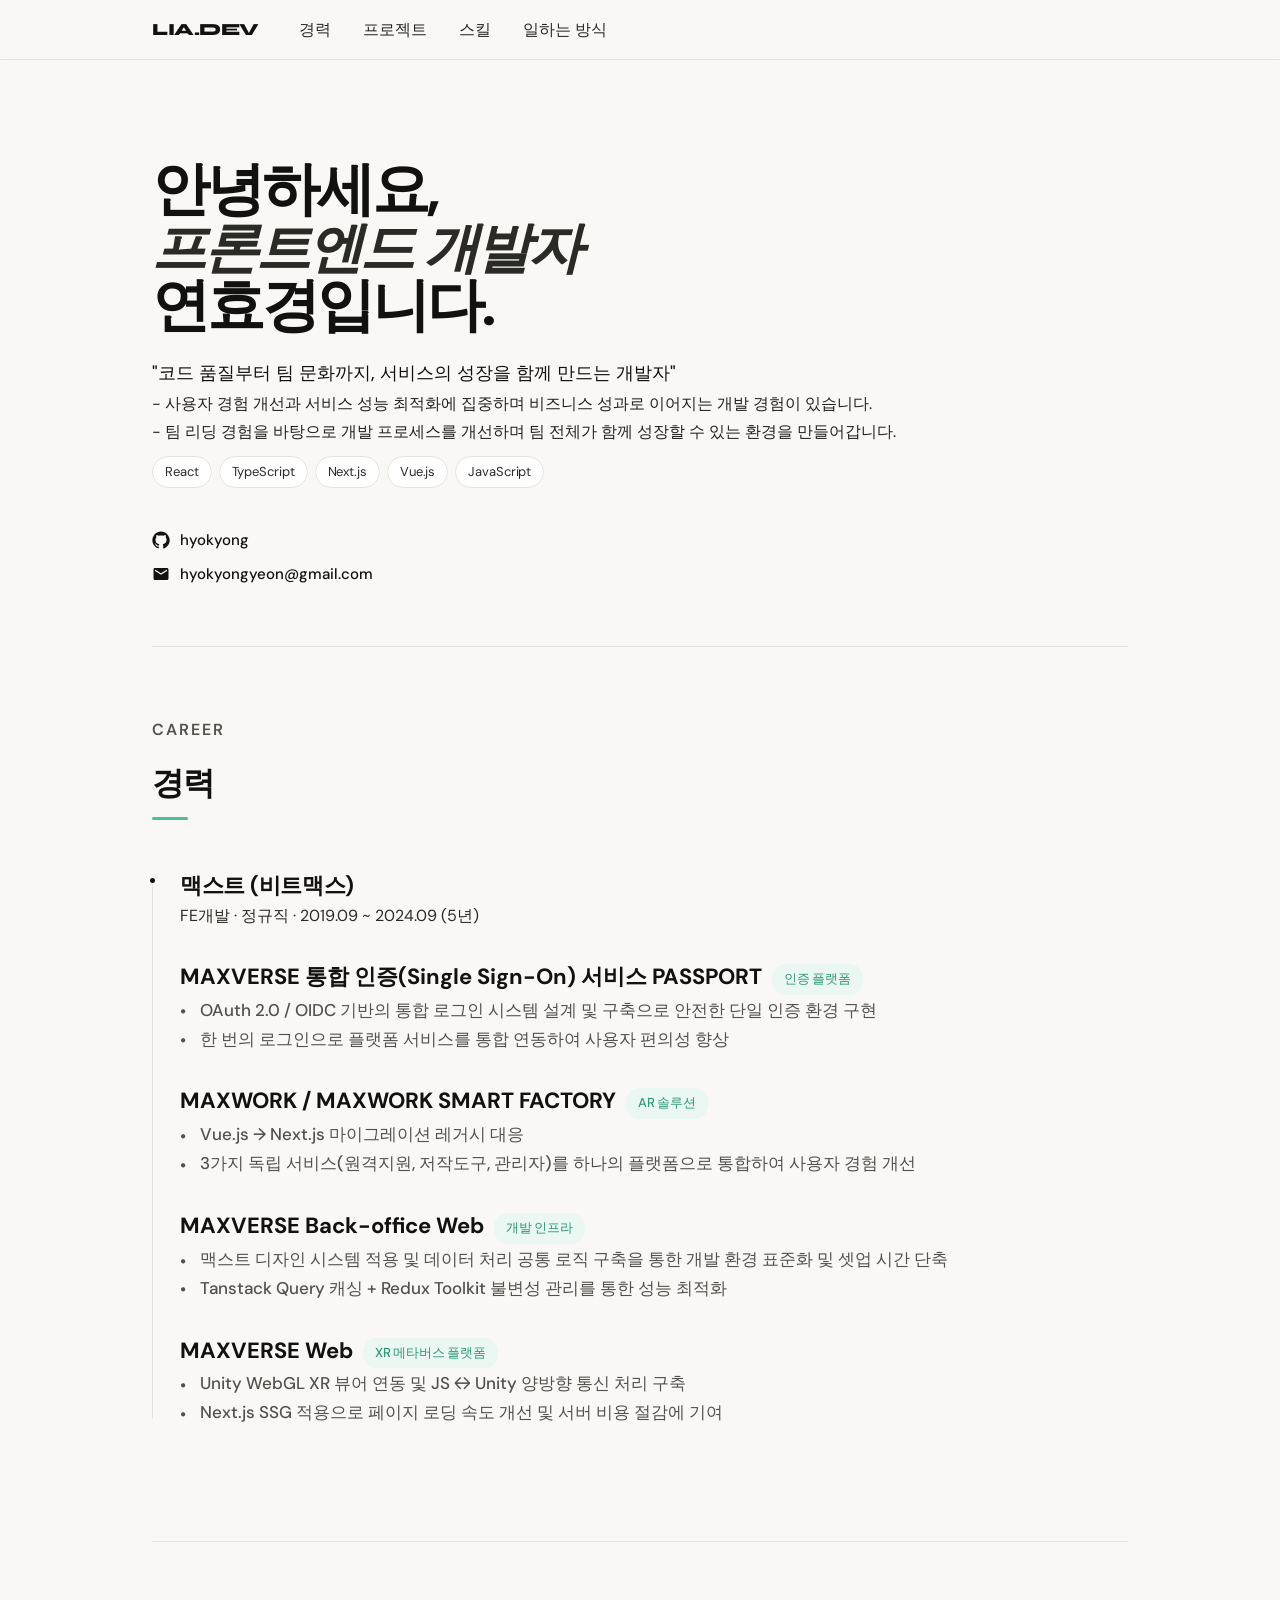
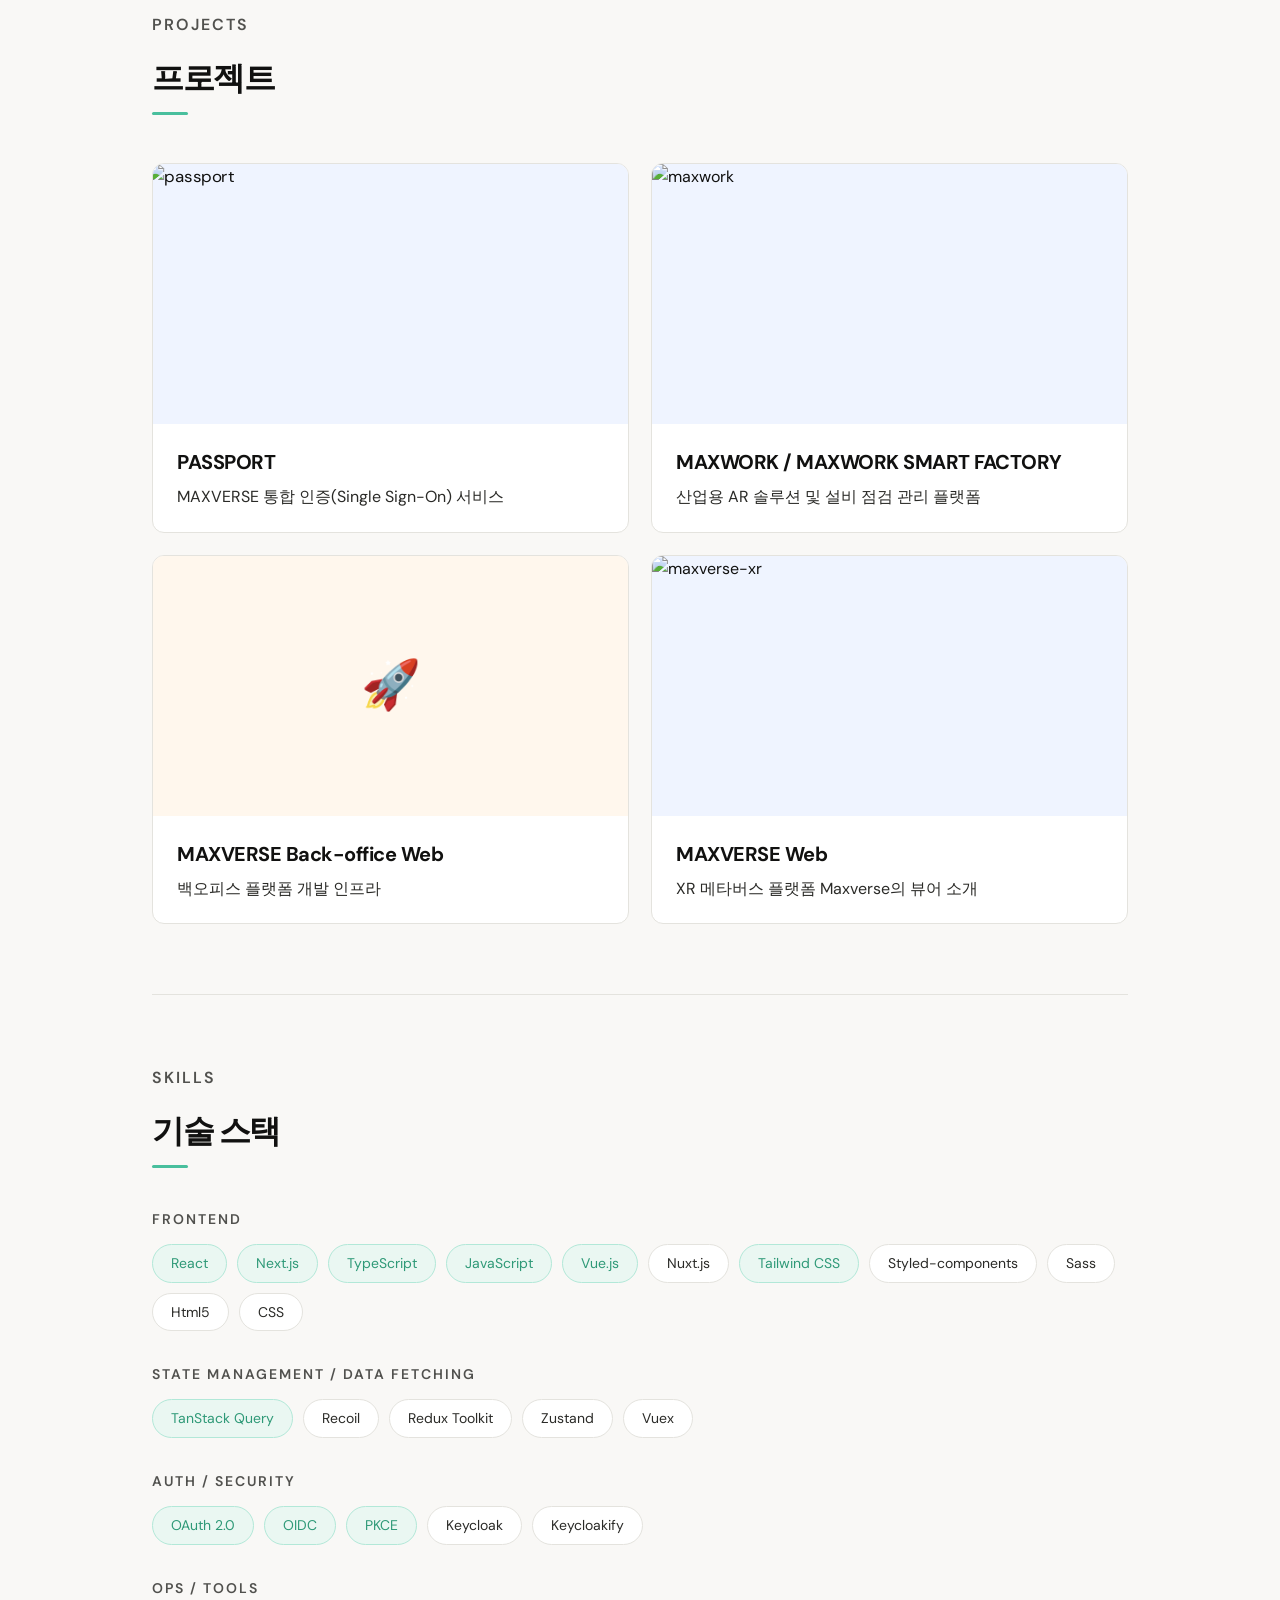
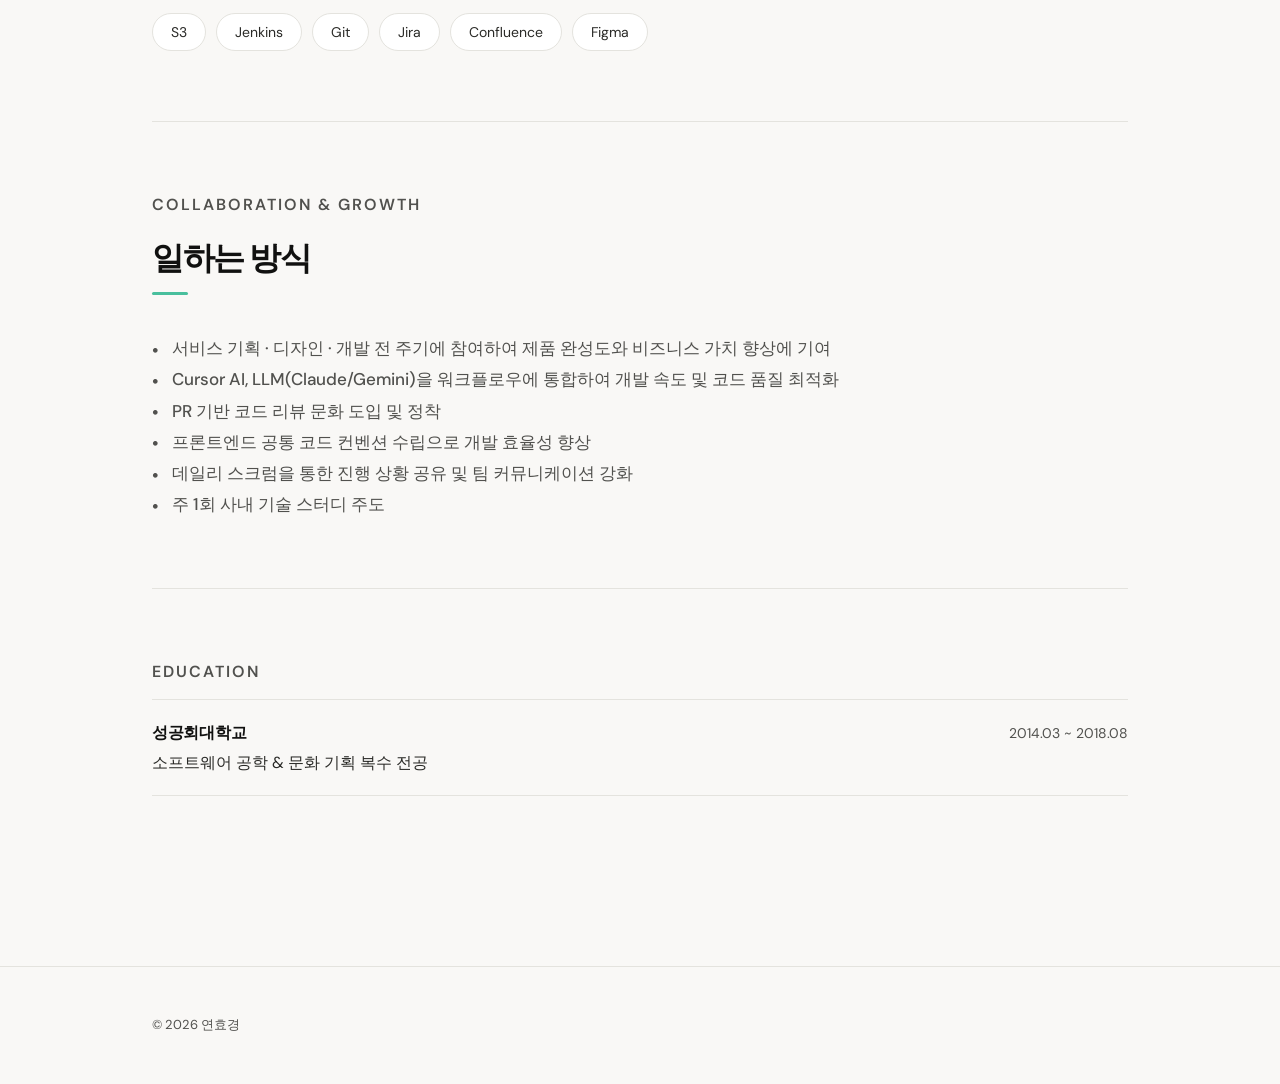
==== commit 782c091d: "파비콘 추가 및 불필요 UI 제거" ====
--- a/index.html
+++ b/index.html
@@ -9,6 +9,7 @@
       href="https://fonts.googleapis.com/css2?family=Syne:wght@400;700;800&family=DM+Sans:ital,opsz,wght@0,9..40,300;0,9..40,400;0,9..40,500;1,9..40,300&display=swap"
       rel="stylesheet"
     />
+    <link rel="icon" href="favicon.svg" type="image/svg+xml" />
     <link rel="stylesheet" href="assets/css/style.css" />
   </head>
   <body>
@@ -22,7 +23,6 @@
           <li><a href="#skills">스킬</a></li>
           <li><a href="#study-culture">일하는 방식</a></li>
         </ul>
-        <a href="mailto:hyokyongyeon@gmail.com" class="nav-cta">연락하기</a>
       </div>
     </nav>
 
@@ -52,35 +52,31 @@
           <span class="hero-tech-pill">JavaScript</span>
         </div>
         <div class="hero-actions">
-          <a href="#career" class="btn btn-dark">경력 보기 →</a>
           <a
             href="https://github.com/hyokyong"
             target="_blank"
-            class="btn btn-outline"
+            class="btn"
             aria-label="GitHub"
-            ><span class="btn-icon" aria-hidden="true"
-              ><svg viewBox="0 0 24 24" fill="currentColor">
+          >
+            <span class="btn-icon" aria-hidden="true">
+              <svg viewBox="0 0 24 24" fill="currentColor">
                 <path
                   d="M12 0.5C5.73 0.5 0.5 5.85 0.5 12.2c0 5.1 3.29 9.43 7.86 10.96.58.11.79-.26.79-.58v-2.02c-3.2.72-3.88-1.39-3.88-1.39-.52-1.33-1.28-1.68-1.28-1.68-1.05-.73.08-.72.08-.72 1.16.08 1.77 1.22 1.77 1.22 1.03 1.79 2.7 1.27 3.36.97.1-.76.4-1.27.73-1.56-2.55-.3-5.23-1.31-5.23-5.82 0-1.29.45-2.35 1.19-3.18-.12-.3-.52-1.52.11-3.17 0 0 .97-.32 3.18 1.2.92-.26 1.9-.39 2.88-.39.98 0 1.96.13 2.88.39 2.21-1.52 3.18-1.2 3.18-1.2.63 1.65.23 2.87.11 3.17.74.83 1.19 1.89 1.19 3.18 0 4.52-2.69 5.51-5.24 5.81.41.36.77 1.06.77 2.14v3.17c0 .32.21.69.8.58 4.56-1.53 7.85-5.86 7.85-10.96C23.5 5.85 18.27 0.5 12 0.5z"
-                /></svg></span
-          ></a>
-          <a
-            href="mailto:hyokyongyeon@gmail.com"
-            class="btn btn-outline"
-            aria-label="이메일"
-            ><span class="btn-icon" aria-hidden="true"
-              ><svg viewBox="0 0 24 24" fill="currentColor">
+                />
+              </svg>
+            </span>
+            hyokyong
+          </a>
+          <div class="btn btn-static" aria-label="이메일">
+            <span class="btn-icon" aria-hidden="true">
+              <svg viewBox="0 0 24 24" fill="currentColor">
                 <path
                   d="M20 4H4c-1.1 0-2 .9-2 2v12c0 1.1.9 2 2 2h16c1.1 0 2-.9 2-2V6c0-1.1-.9-2-2-2zm0 4l-8 5-8-5V6l8 5 8-5v2z"
-                /></svg></span
-          ></a>
-          <a href="tel:010-2591-3335" class="btn btn-outline" aria-label="전화"
-            ><span class="btn-icon" aria-hidden="true"
-              ><svg viewBox="0 0 24 24" fill="currentColor">
-                <path
-                  d="M6.62 10.79a15.053 15.053 0 006.59 6.59l2.2-2.2a1 1 0 011-.24c1.12.37 2.33.57 3.58.57a1 1 0 011 1V20a1 1 0 01-1 1C10.07 21 3 13.93 3 5a1 1 0 011-1h3.5a1 1 0 011 1c0 1.25.2 2.46.57 3.58a1 1 0 01-.24 1l-2.2 2.21z"
-                /></svg></span
-          ></a>
+                />
+              </svg>
+            </span>
+            hyokyongyeon@gmail.com
+          </span>
         </div>
       </section>
     </div>
@@ -433,25 +429,6 @@
         </div>
         <!-- 학력 추가 시 위 .edu-item 블록 복사 -->
       </section>
-
-      <!-- CTA -->
-      <div class="cta-block">
-        <div>
-          <h3>같이 만들어요</h3>
-          <p>새로운 팀에서 좋은 제품을 만들고 싶습니다. 편하게 연락 주세요.</p>
-        </div>
-        <div class="cta-actions">
-          <a href="mailto:hyokyongyeon@gmail.com" class="btn btn-dark"
-            >이메일 보내기 →</a
-          >
-          <a
-            href="https://github.com/hyokyong"
-            target="_blank"
-            class="btn btn-outline"
-            >GitHub</a
-          >
-        </div>
-      </div>
     </div>
 
     <!-- FOOTER -->
--- a/assets/css/style.css
+++ b/assets/css/style.css
@@ -65,7 +65,7 @@
   display: flex;
   gap: 32px;
   list-style: none;
-  margin-left: 24px;
+  margin-left: 40px;
   margin-right: 0;
 }
 .nav-links a {
@@ -101,7 +101,7 @@
 
 /* ── HERO ── */
 #hero {
-  padding: 160px 0 100px;
+  padding: 160px 0 50px;
   animation: fadeUp 0.7s ease both;
 }
 .hero-eyebrow {
@@ -169,6 +169,11 @@
   margin-top: 10px;
   margin-bottom: 40px;
 }
+
+.hero-actions a {
+  max-width: 120px;
+}
+
 .hero-tech-pill {
   font-size: 13px;
   padding: 5px 12px;
@@ -179,13 +184,6 @@
   background: var(--surface);
 }
 
-.hero-actions {
-  display: flex;
-  gap: 12px;
-  align-items: center;
-  flex-wrap: wrap;
-}
-
 .btn-icon {
   width: 18px;
   height: 18px;
@@ -201,18 +199,25 @@
 
 /* ── BUTTONS ── */
 .btn {
-  display: inline-flex;
+  display: flex;
   align-items: center;
   gap: 10px;
-  padding: 11px 20px;
-  border-radius: 24px;
+  /* padding: 11px 20px; */
+  /* border-radius: 24px; */
+  color: var(--text);
   font-size: 15px;
   font-weight: 500;
   text-decoration: none;
   transition: all 0.2s;
   border: none;
-  cursor: pointer;
-  font-family: inherit;
+  /* cursor: pointer; */
+  font-family: inherit;
+  margin-bottom: 10px;
+}
+
+/* 클릭/방문 상태(:visited)에서 보라색으로 바뀌지 않게 */
+.btn:visited {
+  color: inherit;
 }
 .btn-dark {
   background: var(--text);
@@ -230,9 +235,13 @@
   border-color: var(--text);
 }
 
+.btn-static {
+  cursor: default;
+}
+
 /* ── SECTION ── */
 section {
-  padding: 50px 0;
+  padding: 70px 0;
   border-top: 1px solid var(--border);
 }
 .section-label {
@@ -503,6 +512,7 @@
   border-bottom: 1px solid var(--border);
   border-top: 1px solid var(--border);
   margin-top: -1px;
+  margin-bottom: 100px;
 }
 .edu-school {
   font-family: inherit;
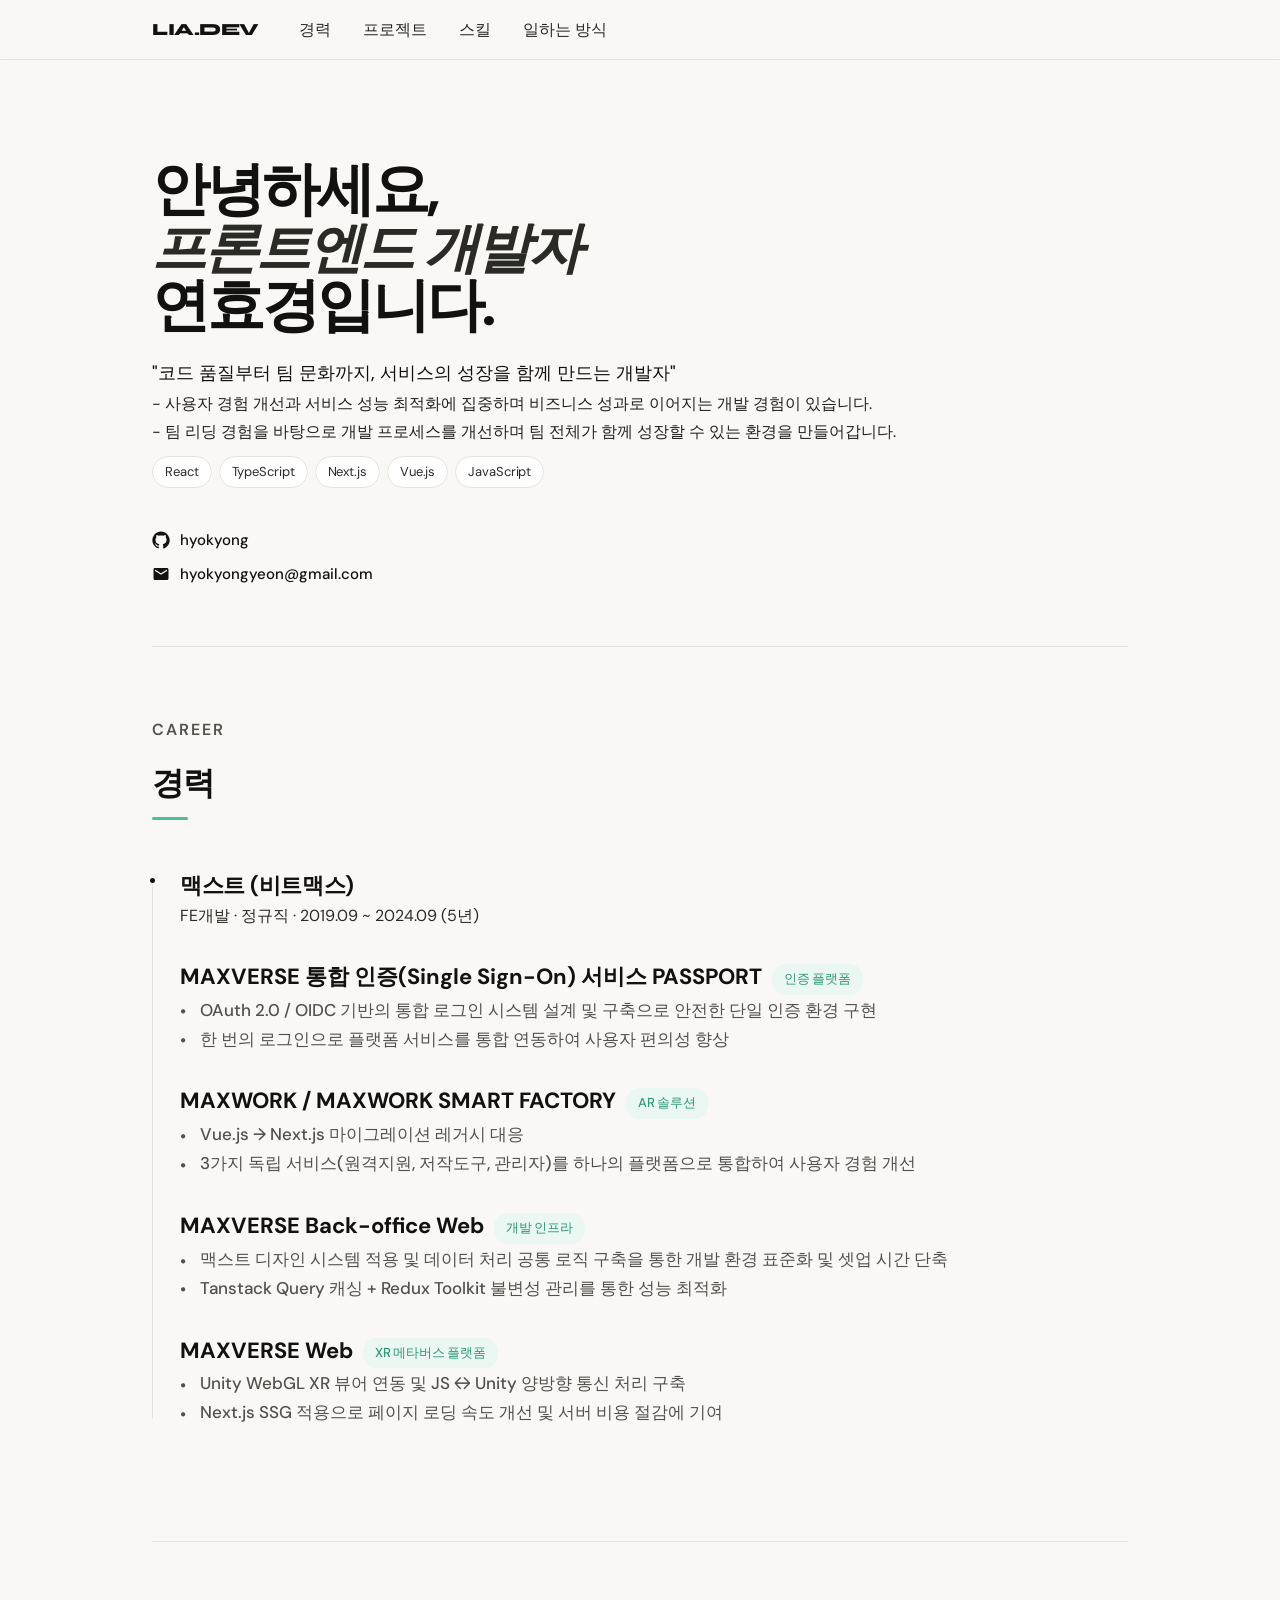
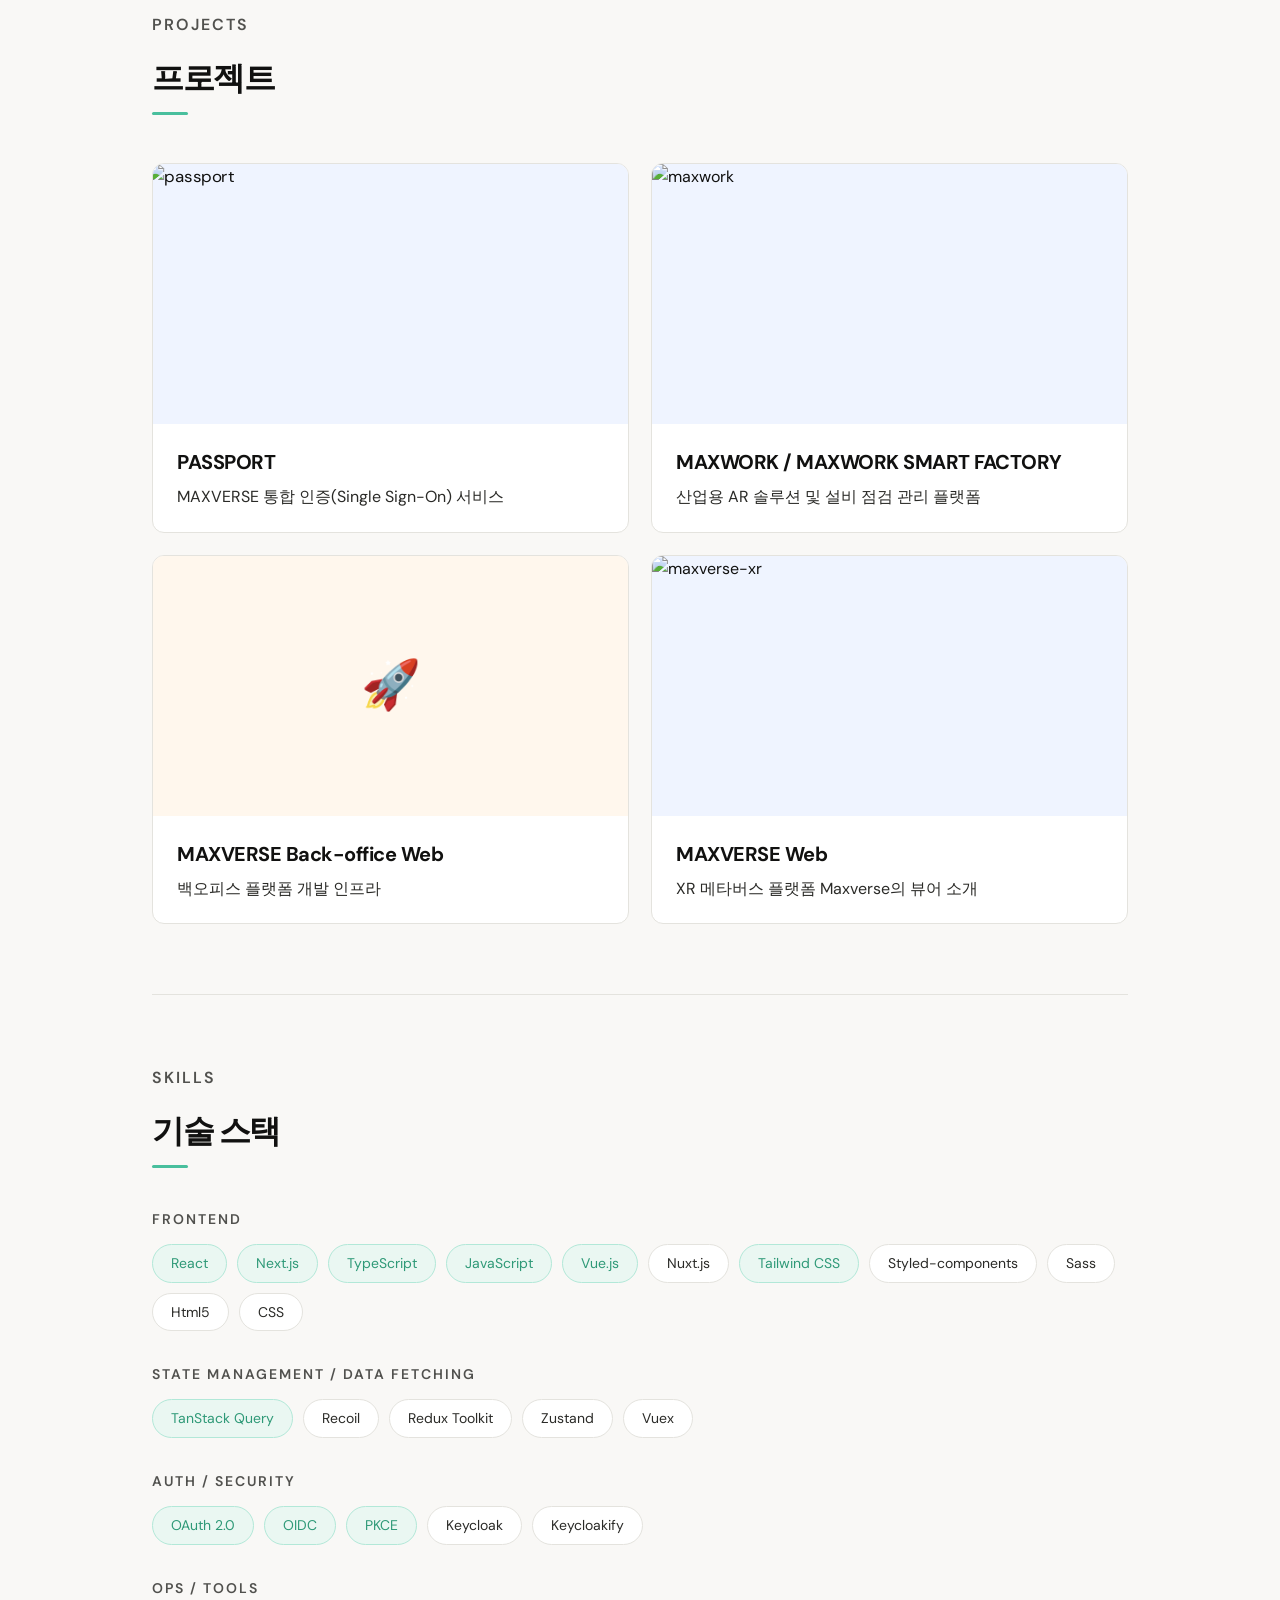
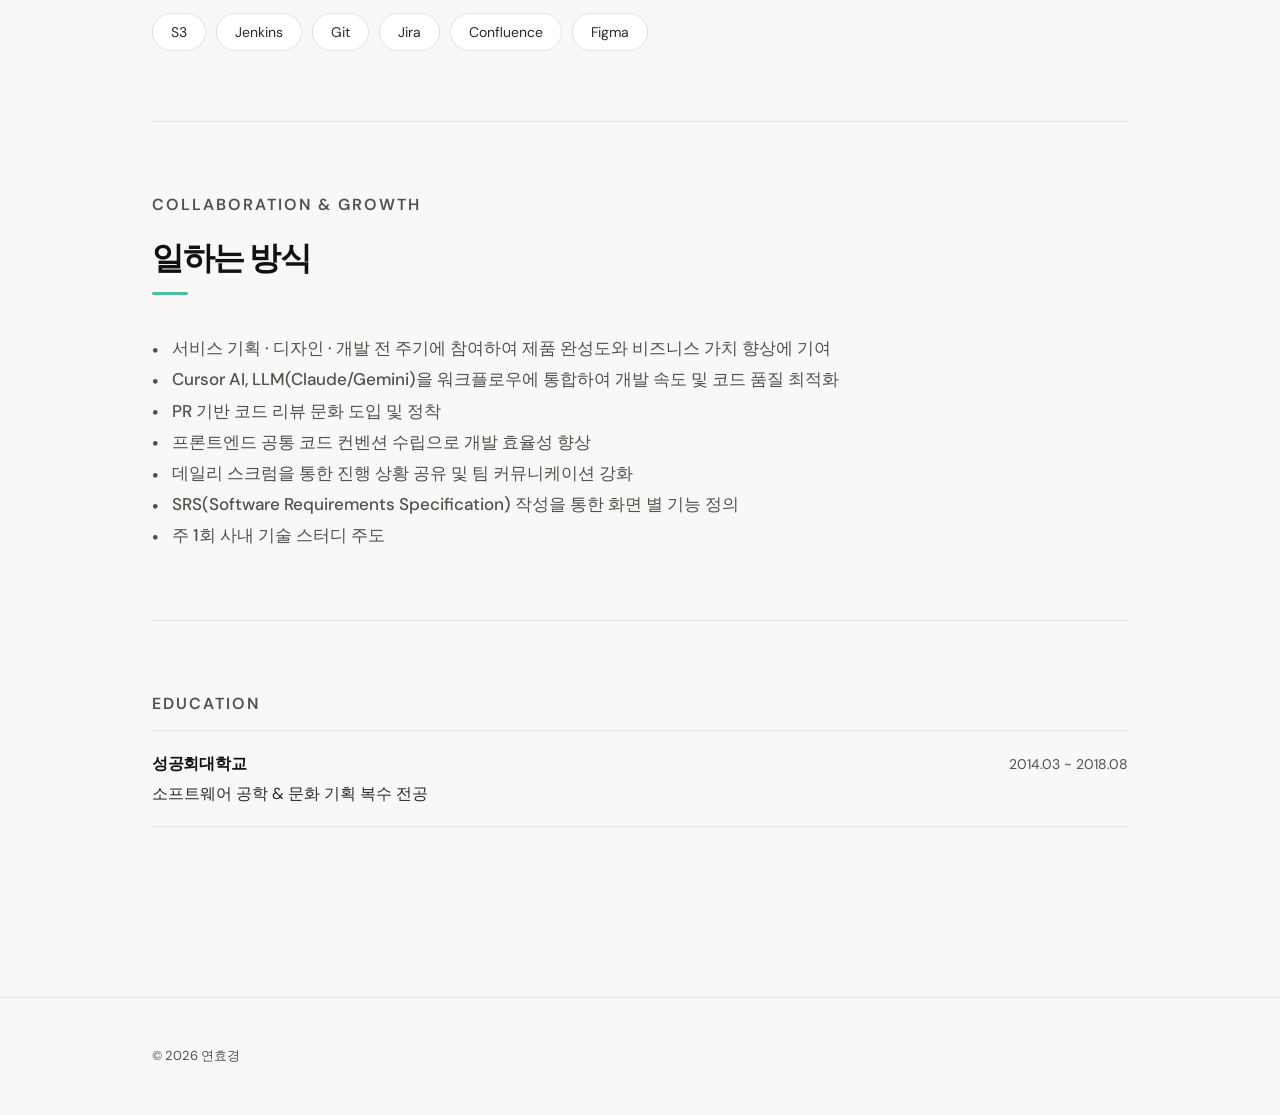
==== commit 8248d305: "3차 내용 추가" ====
--- a/index.html
+++ b/index.html
@@ -224,20 +224,12 @@
           </div>
           <div class="project-desc">
             <b>OAuth 2.0 Authorization Code Flow</b> 기반 인증/인가 처리 설계 및
-            구현
-            <br />
-            <b>PKCE(Proof Key for Code Exchange)</b> 방식 적용으로 보안 강화
-            <br />
-            <b>OpenID Connect 기반 토큰 관리</b> 및 자동 갱신 로직 구현
-            <br />
-            <b>WebView 환경</b>에 최적화된 이벤트 처리 및 반응형 레이아웃 구현
-            <br />
-            Keycloakify를 활용한 Keycloak UI 커스터마이징
+            구현<br /><b>PKCE(Proof Key for Code Exchange)</b> 방식 적용으로 보안 강화<br /><b>OpenID Connect 기반 토큰 관리</b> 및 자동 갱신 로직 구현<br />로그인 · 회원가입 · 서비스 가입 · 프로필 등 <b>인증 전 주기 기능 구현</b><br/><b>서드파티 로그인 연동</b>을 위한 개발자 센터 · 가이드 문서와 연계하여 완성도 높은 서비스 제공<br/><b>WebView 환경</b>에 최적화된 이벤트 처리 및 반응형 레이아웃 구현
+            <br />Keycloakify를 활용한 Keycloak UI 커스터마이징
           </div>
           <div class="project-impact">
             OAuth 2.0을 이용하여 안전하고 표준화된 방법으로 프로세스 구현
-            <br />
-            RAPA(한국전파진흥협회) 기술 피드백 대응 전담 및 요구사항 반영
+            <br />RAPA(한국전파진흥협회) 기술 피드백 대응 전담 및 요구사항 반영
           </div>
         </div>
       </template>
@@ -259,16 +251,11 @@
             <span class="project-tag">Styled-components</span>
           </div>
           <div class="project-desc">
-            <b>Vue.js → Next.js</b> 마이그레이션 레거시 대응 <br />
-            <b>맥스트 디자인 시스템 적용</b> 및 재사용 공통 컴포넌트 구현
-            <br />사용자/설비 그룹 관리, 원격 통화 및 체크시트 관리
-            <b>REST API 연동</b><br />판매 상품 및 사용자 권한에 따른 12가지 UI
-            분기 처리
-            <br />
-            <b>Vuex Action 비동기 처리 로직 모듈화</b>하여 코드 가독성 및
-            재사용성 향상
-            <br />
-            i18n 라이브러리를 활용한 한/영 <b>다국어 지원 체계 구축</b>
+            <b>Vue.js → Next.js</b> 마이그레이션 레거시 대응 <br /><b>맥스트 디자인 시스템 적용</b> 및 재사용 공통 컴포넌트 구현
+          <br />사용자/설비 그룹 관리, 원격 통화 및 체크시트 관리
+          <b>REST API 연동</b><br />판매 상품 및 사용자 권한에 따른 12가지 UI
+          분기 처리<br /><b>Vuex Action 비동기 처리 로직 모듈화</b>하여 코드 가독성 및
+            재사용성 향상<br />i18n 라이브러리를 활용한 한/영 <b>다국어 지원 체계 구축</b>
           </div>
           <div class="project-impact">
             DSME(대우조선해양) 등 B2B 고객사 구축형 솔루션 납품, 매출 증대 직접
@@ -291,15 +278,12 @@
           </div>
           <div class="project-desc">
             폴더 구조, 환경 변수, 절대 경로, 코드 스타일 등
-            <b>공통 환경 전체 설계</b><br />
-            React Query 기반
-            <b>데이터 호출/가공/리프레시/에러 처리 공통 로직</b> 개발<br />
-            <b>React Query 캐싱 + Redux Toolkit 불변성 관리</b>를 통한 성능
-            최적화<br />
-            맥스버스 통합 인증 로그인 PASSPORT 연동
+            <b>공통 환경 전체 설계</b><br />React Query 기반
+            <b>데이터 호출/가공/리프레시/에러 처리 공통 로직</b> 개발<br /><b>React Query 캐싱 + Redux Toolkit 불변성 관리</b>를 통한 성능
+            최적화<br />맥스버스 통합 인증 로그인 PASSPORT 연동<br/>맥스트 백오피스 사이트까지 확장 활용
           </div>
           <div class="project-impact">
-            공통 템플릿으로 프로젝트 간 일관된 코드 구조 유지, 협업 효율화
+            프론트 팀 공통 템플릿으로 프로젝트 간 일관된 코드 구조 유지, 협업 효율화
           </div>
         </div>
       </template>
@@ -318,11 +302,9 @@
           </div>
           <div class="project-desc">
             <b>Unity WebGL 스페이스 뷰어 연동 및 JS ↔ Unity 양방향 통신 처리</b
-            ><br />
-            <b>SEO 최적화</b>를 위한 메타 태그, 사이트맵, 시맨틱 마크업 전체
-            적용<br />
-            구글 스프레드시트 연동으로 <b>문구 동적 업데이트 구현</b>, 배포 빈도
-            축소<br />Recoil 도입으로 상태 관리 코드 최소화 및 반복 코드 제거
+            ><br /><b>SEO 최적화</b>를 위한 메타 태그, 사이트맵, 시맨틱 마크업 전체
+            적용<br />구글 스프레드시트 연동으로 <b>문구 동적 업데이트 구현</b>, 배포 빈도
+            축소<br />Recoil 도입으로 상태 관리 코드 최소화 및 반복 코드 제거<br/>모바일 접근성을 높인 <b>반응형 UI</b> 개발
           </div>
           <div class="project-impact">
             Next.js SSG 적용으로
@@ -413,6 +395,9 @@
           <div class="study-culture-item">
             데일리 스크럼을 통한 진행 상황 공유 및 팀 커뮤니케이션 강화
           </div>
+          <div class="study-culture-item">
+            SRS(Software Requirements Specification) 작성을 통한 화면 별 기능 정의
+          </div>
           <div class="study-culture-item">주 1회 사내 기술 스터디 주도</div>
         </div>
       </section>
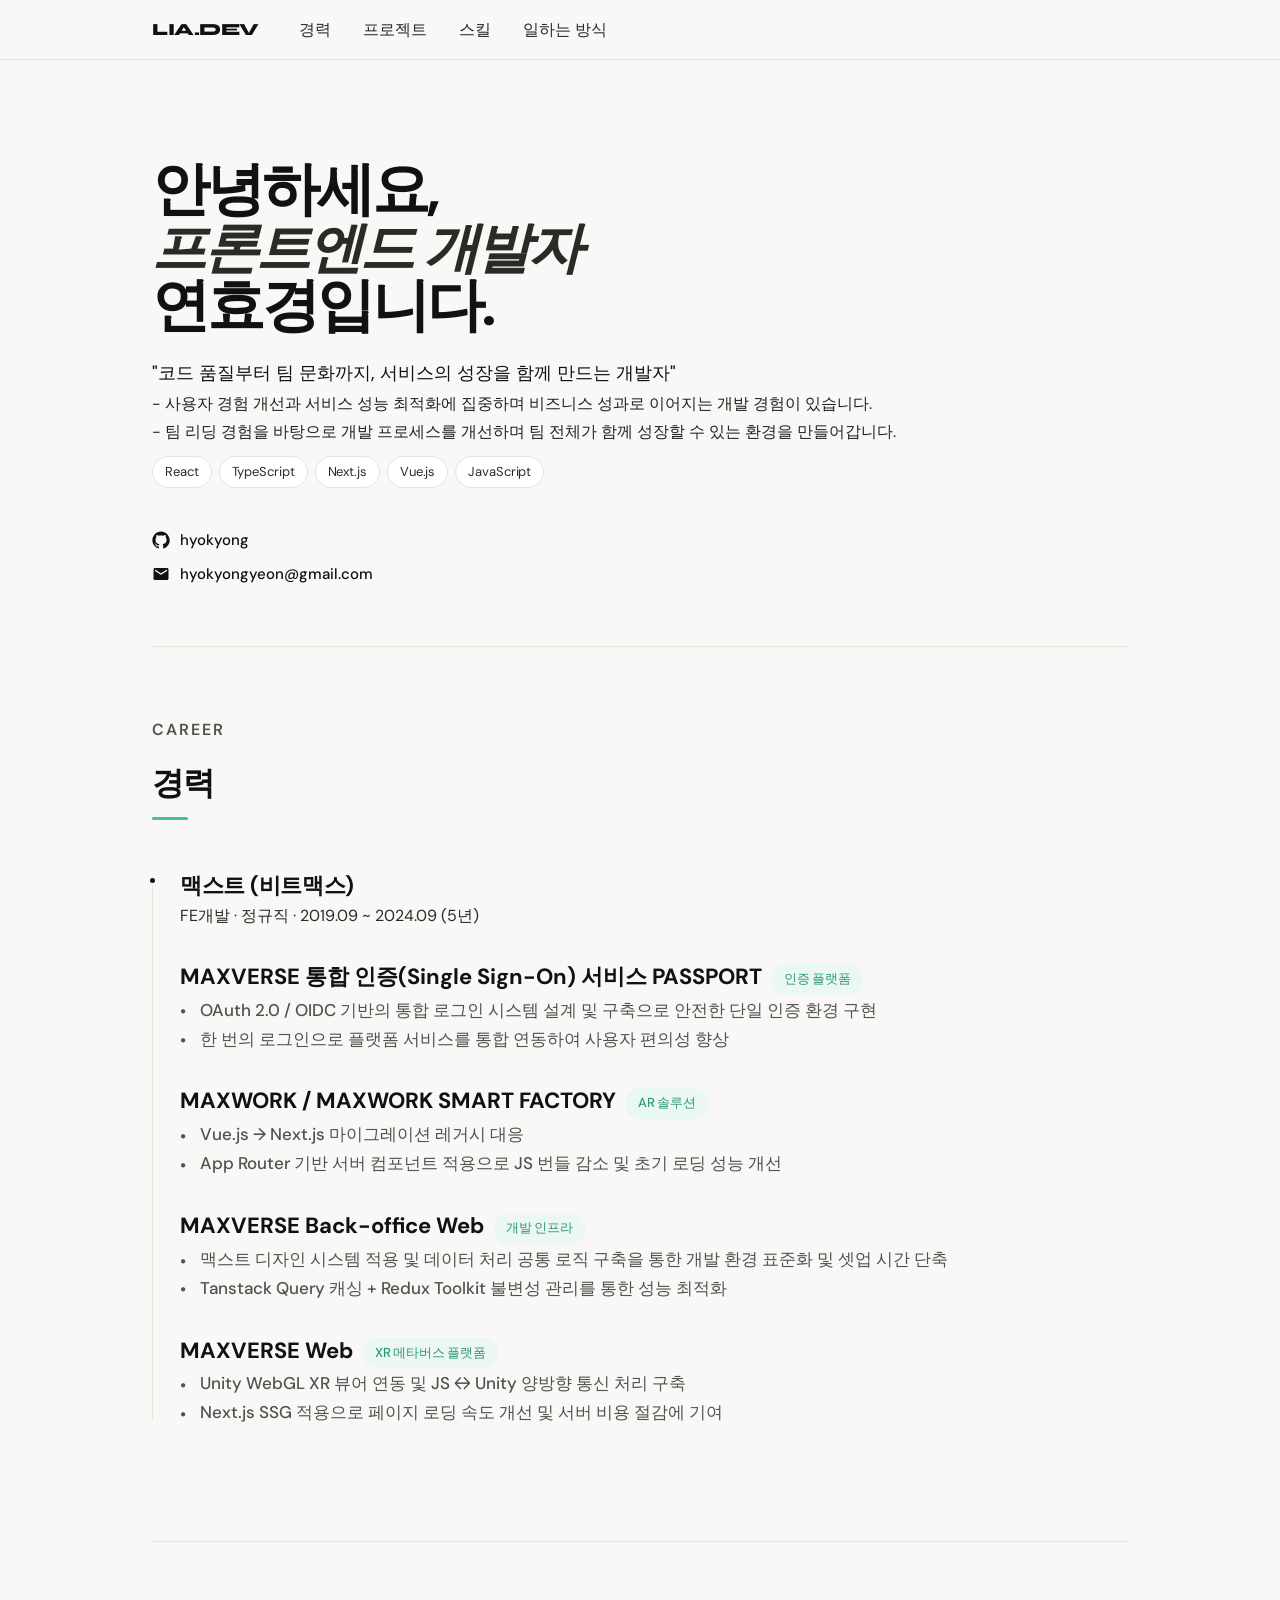
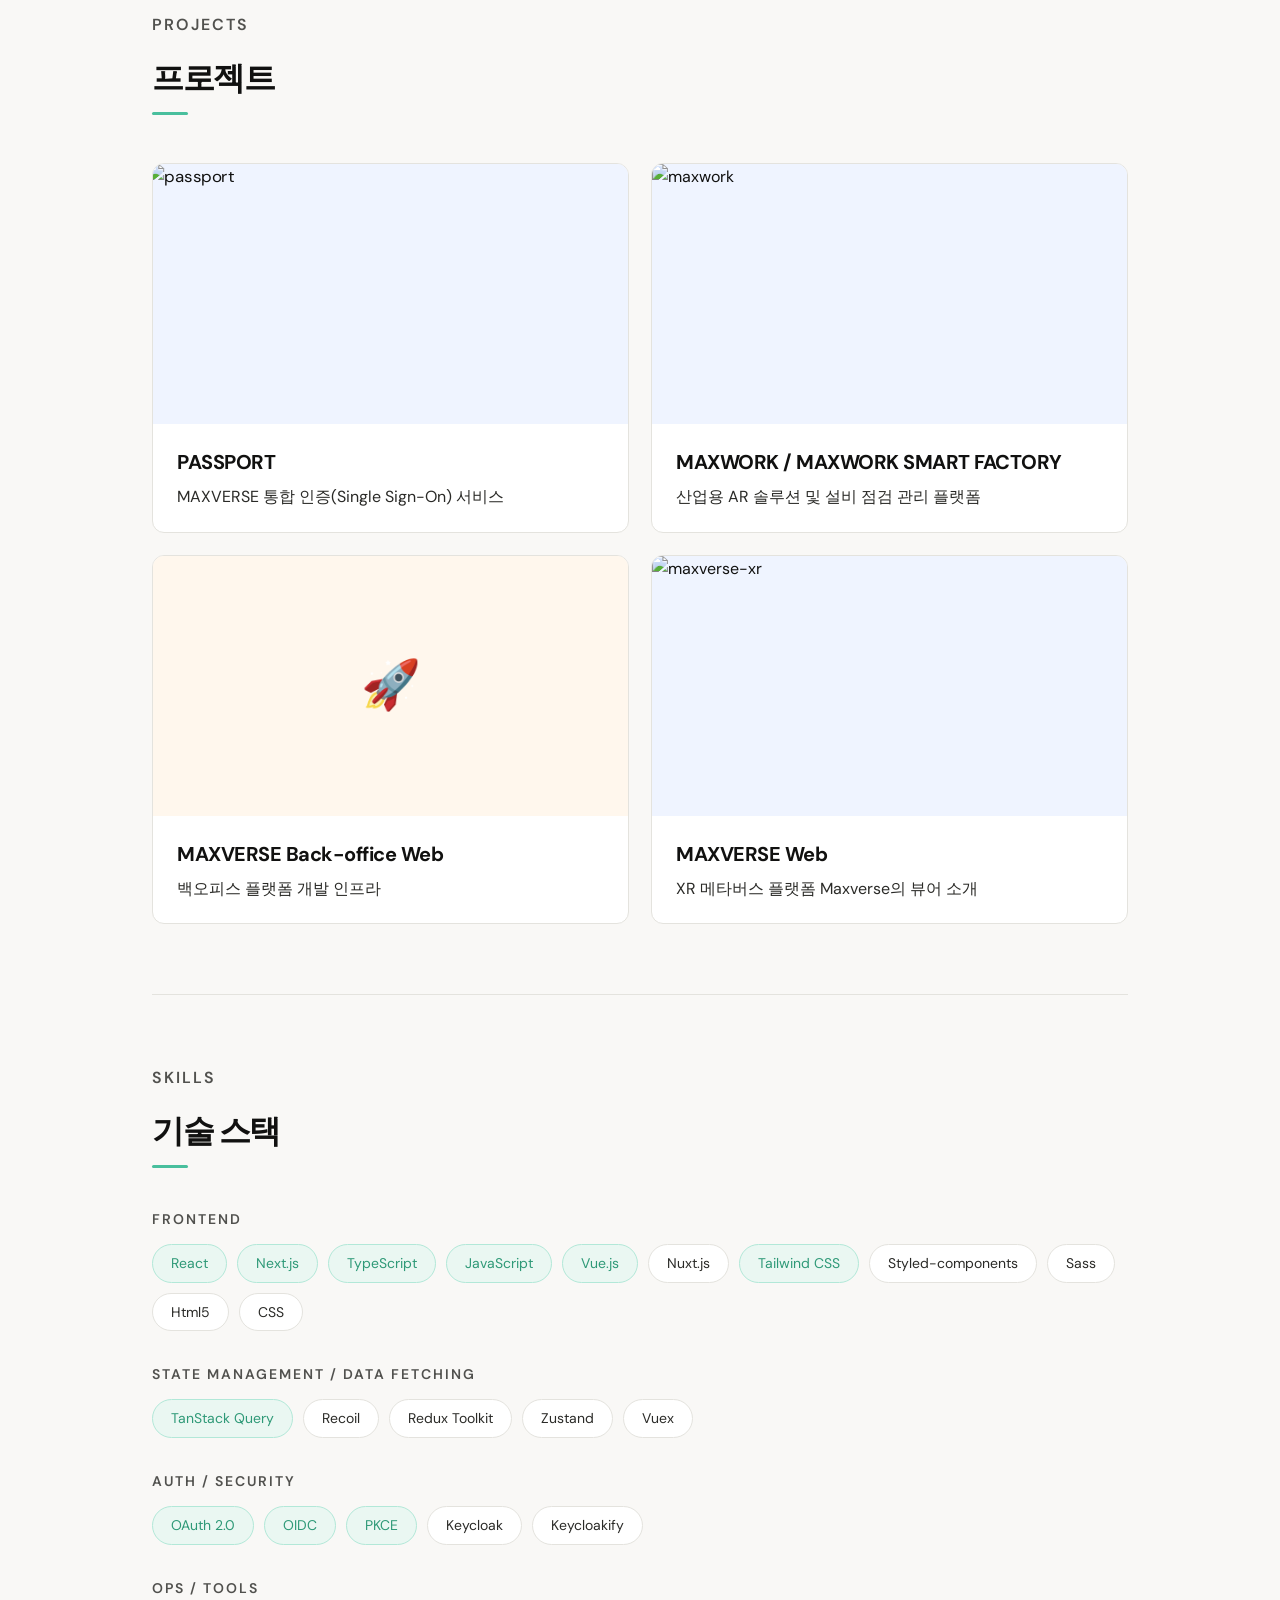
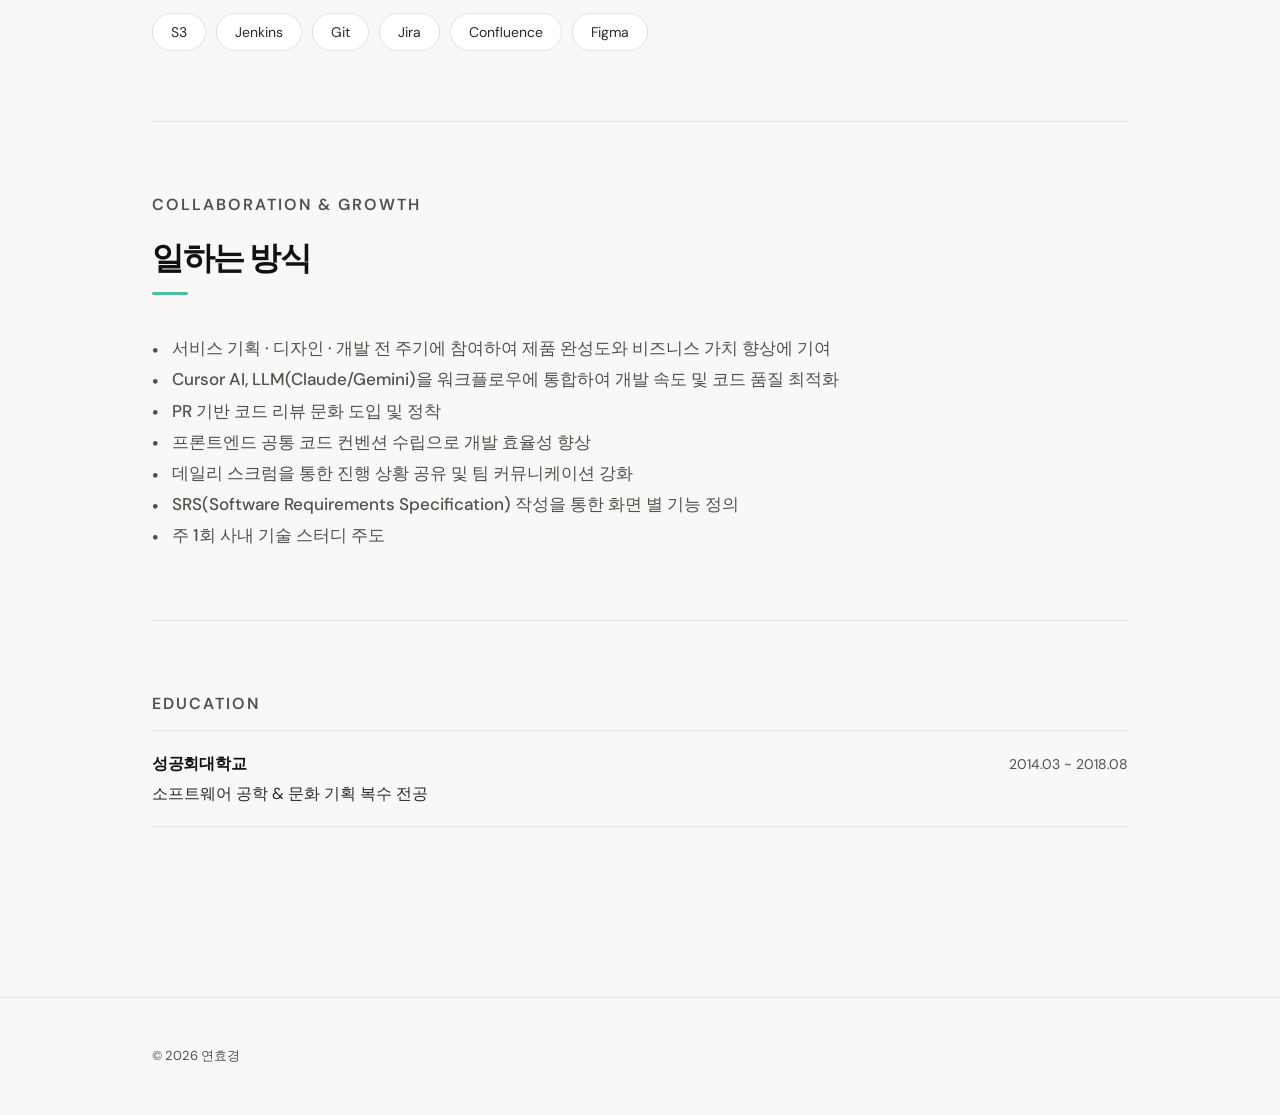
==== commit 49fcfa27: "내용 업데이트" ====
--- a/index.html
+++ b/index.html
@@ -116,8 +116,7 @@
               Vue.js → Next.js 마이그레이션 레거시 대응
             </p>
             <p class="timeline-desc">
-              3가지 독립 서비스(원격지원, 저작도구, 관리자)를 하나의 플랫폼으로
-              통합하여 사용자 경험 개선
+              App Router 기반 서버 컴포넌트 적용으로 JS 번들 감소 및 초기 로딩 성능 개선
             </p>
 
             <div class="timeline-title">
@@ -251,9 +250,10 @@
             <span class="project-tag">Styled-components</span>
           </div>
           <div class="project-desc">
-            <b>Vue.js → Next.js</b> 마이그레이션 레거시 대응 <br /><b>맥스트 디자인 시스템 적용</b> 및 재사용 공통 컴포넌트 구현
-          <br />사용자/설비 그룹 관리, 원격 통화 및 체크시트 관리
-          <b>REST API 연동</b><br />판매 상품 및 사용자 권한에 따른 12가지 UI
+            <b>Vue.js → Next.js</b> 마이그레이션 레거시 대응<br />3가지 독립 서비스(원격지원, 저작도구, 관리자)를 <b>하나의 플랫폼으로
+              통합</b>하여 사용자 경험 개선<br/><b>App Router 기반 서버컴포넌트 적용</b>으로 JS 번들 감소 및 초기 로딩 성능 개선<br/><b>맥스트 디자인 시스템 적용</b> 및 재사용 공통 컴포넌트 구현
+        <br />사용자/설비 그룹 관리, 원격 통화 및 체크시트 관리
+<b>REST API 연동</b><br />판매 상품 및 사용자 권한에 따른 12가지 UI
           분기 처리<br /><b>Vuex Action 비동기 처리 로직 모듈화</b>하여 코드 가독성 및
             재사용성 향상<br />i18n 라이브러리를 활용한 한/영 <b>다국어 지원 체계 구축</b>
           </div>
